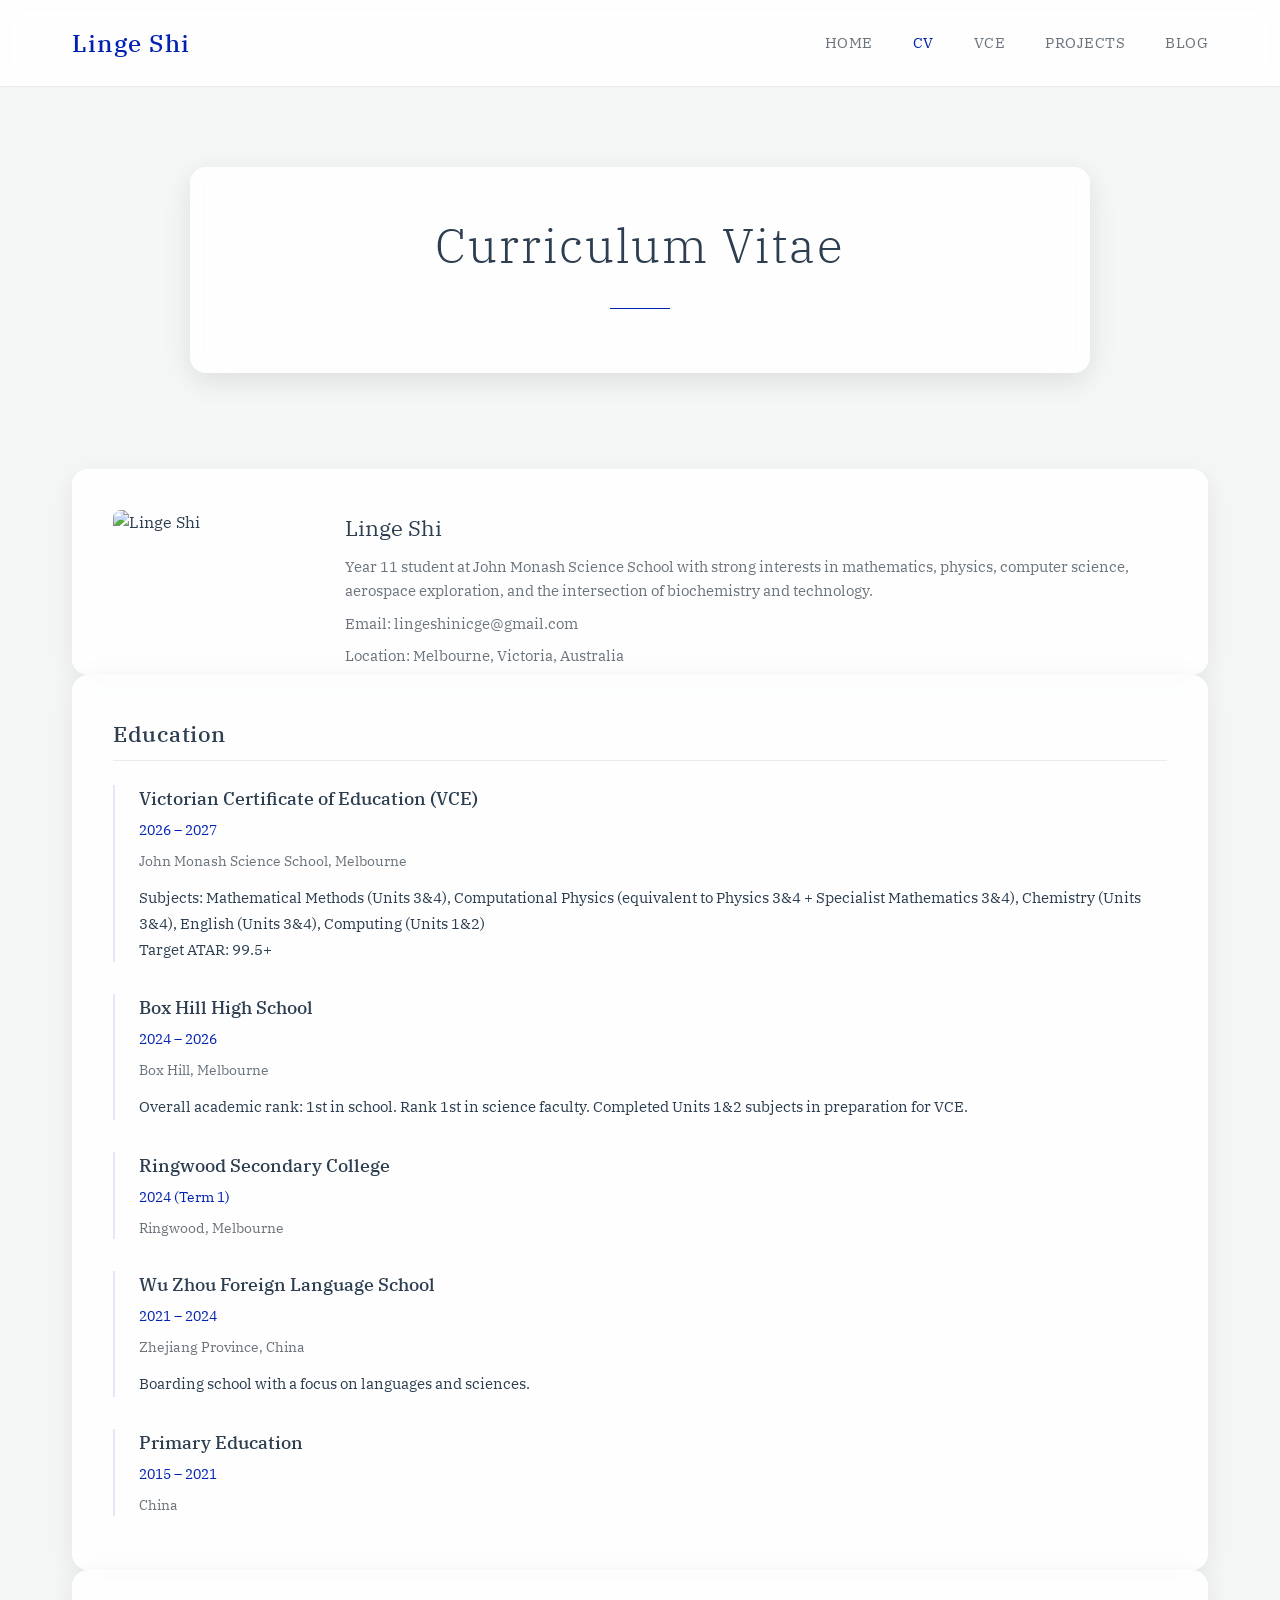
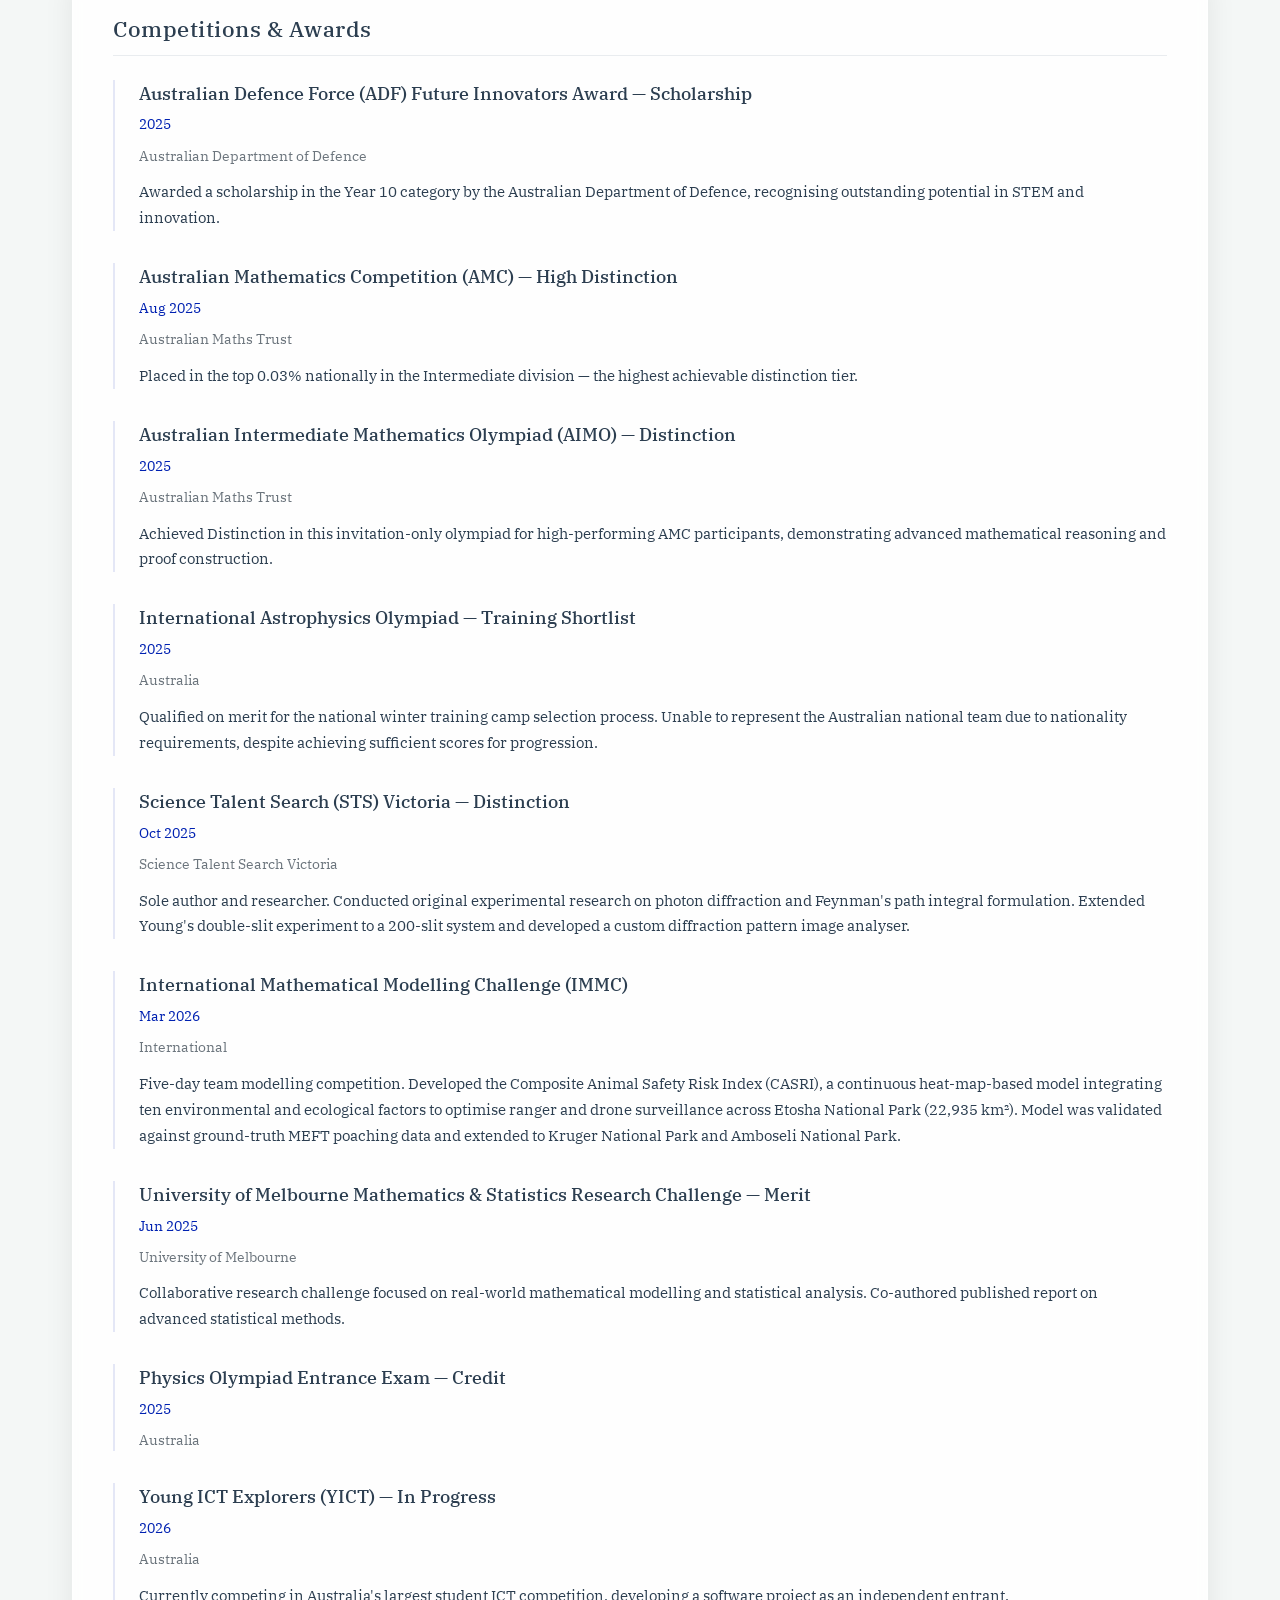
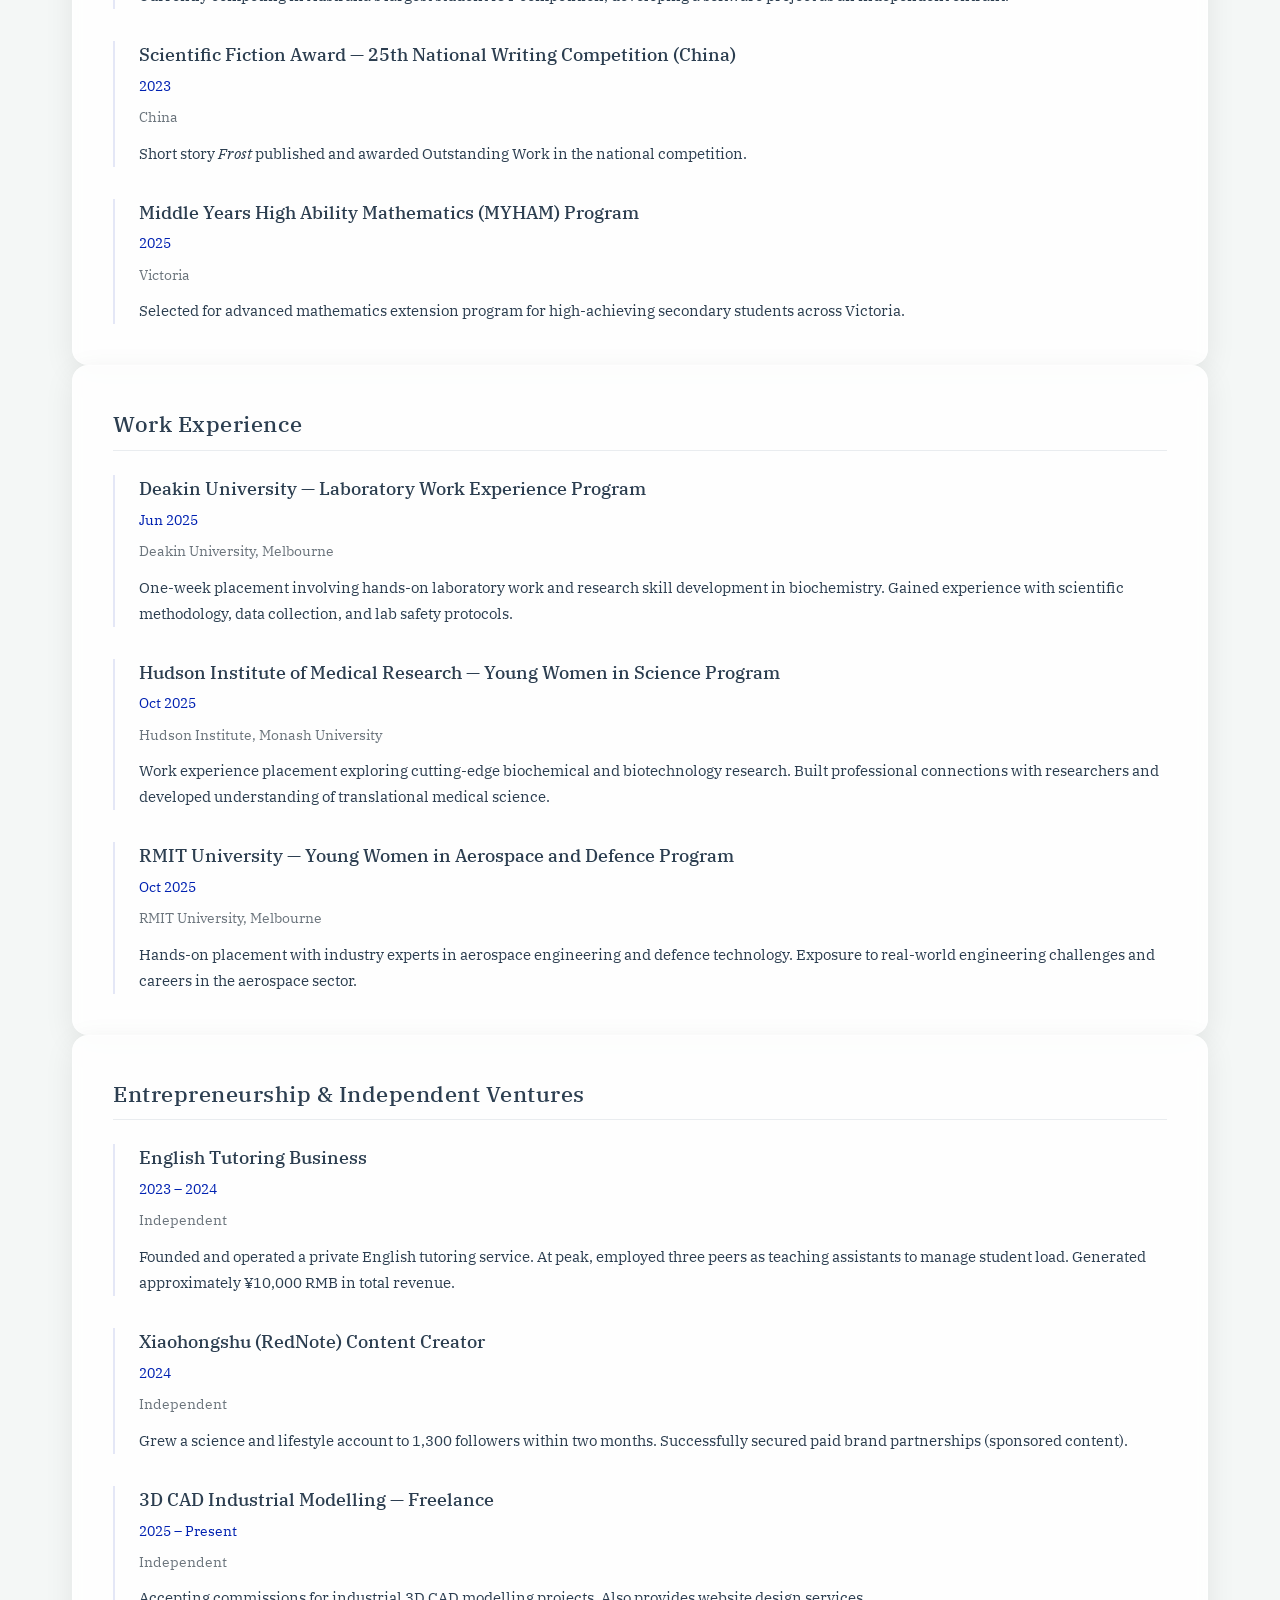
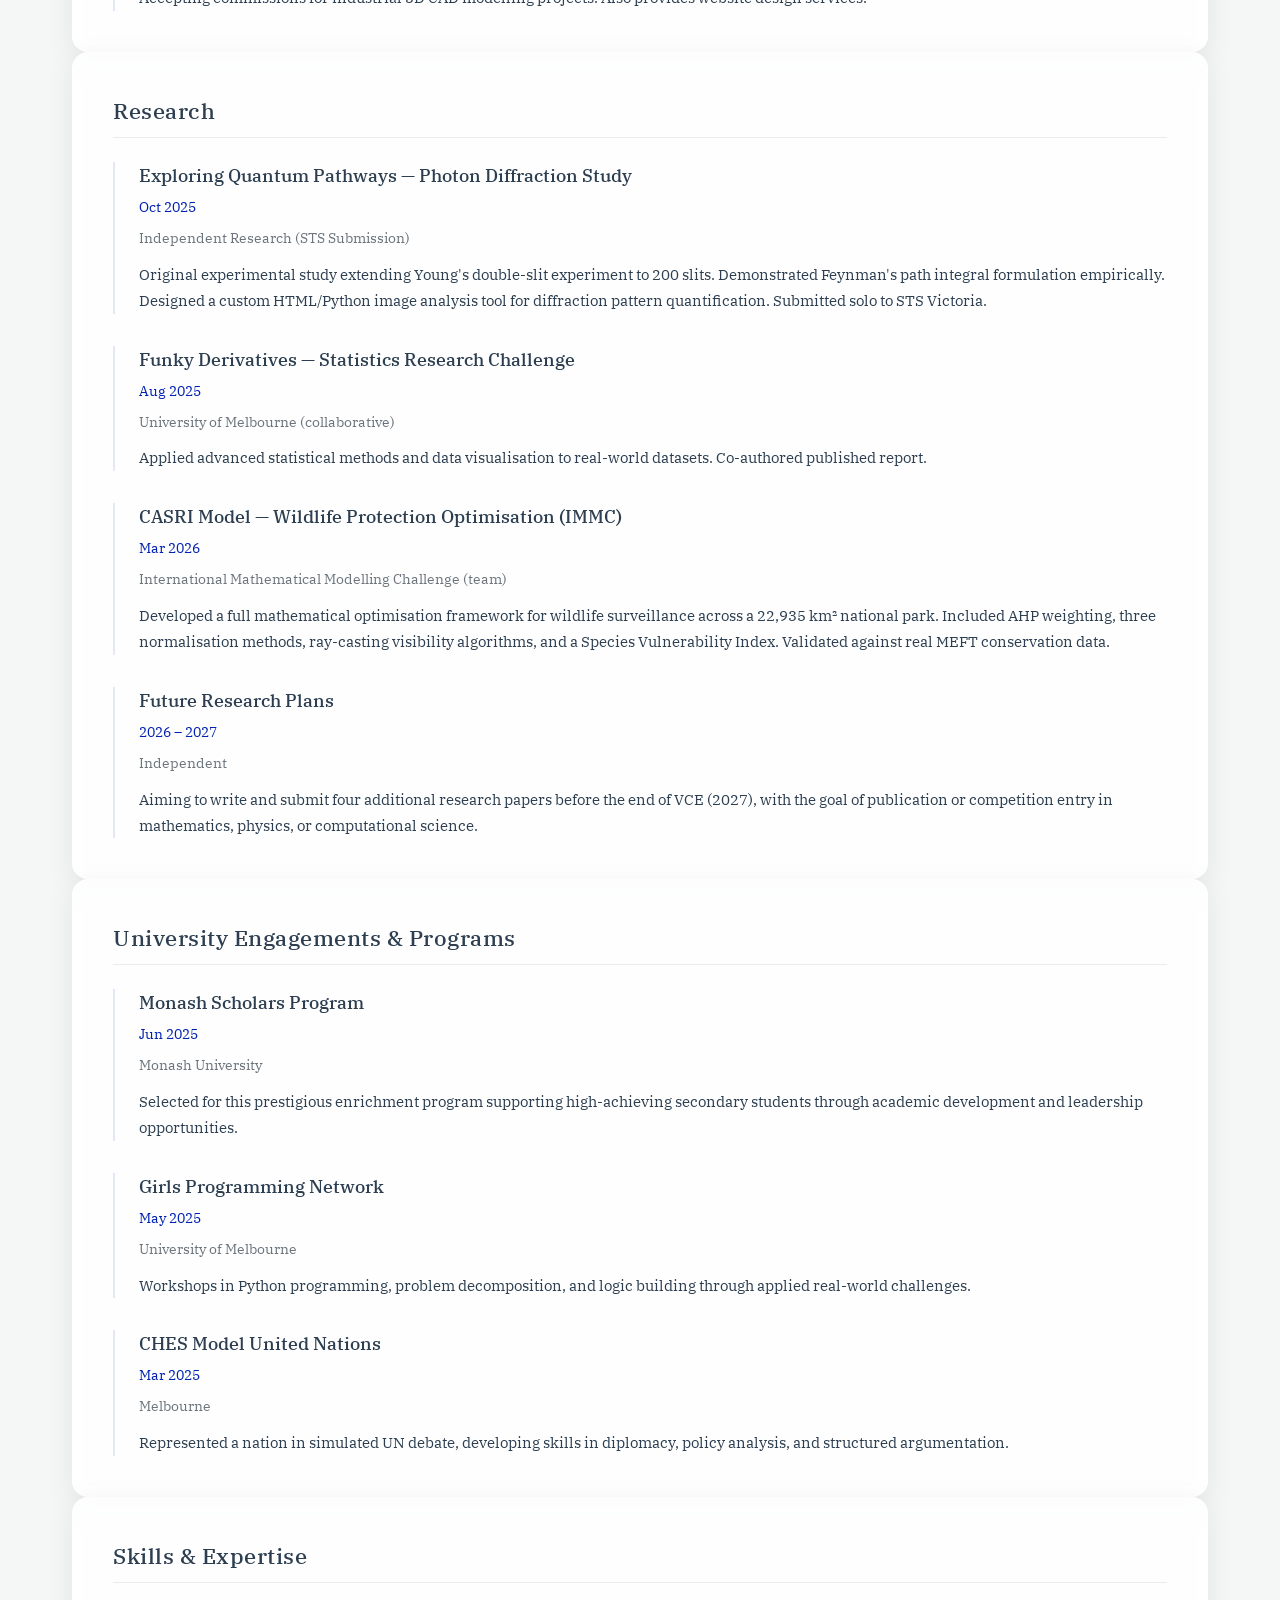
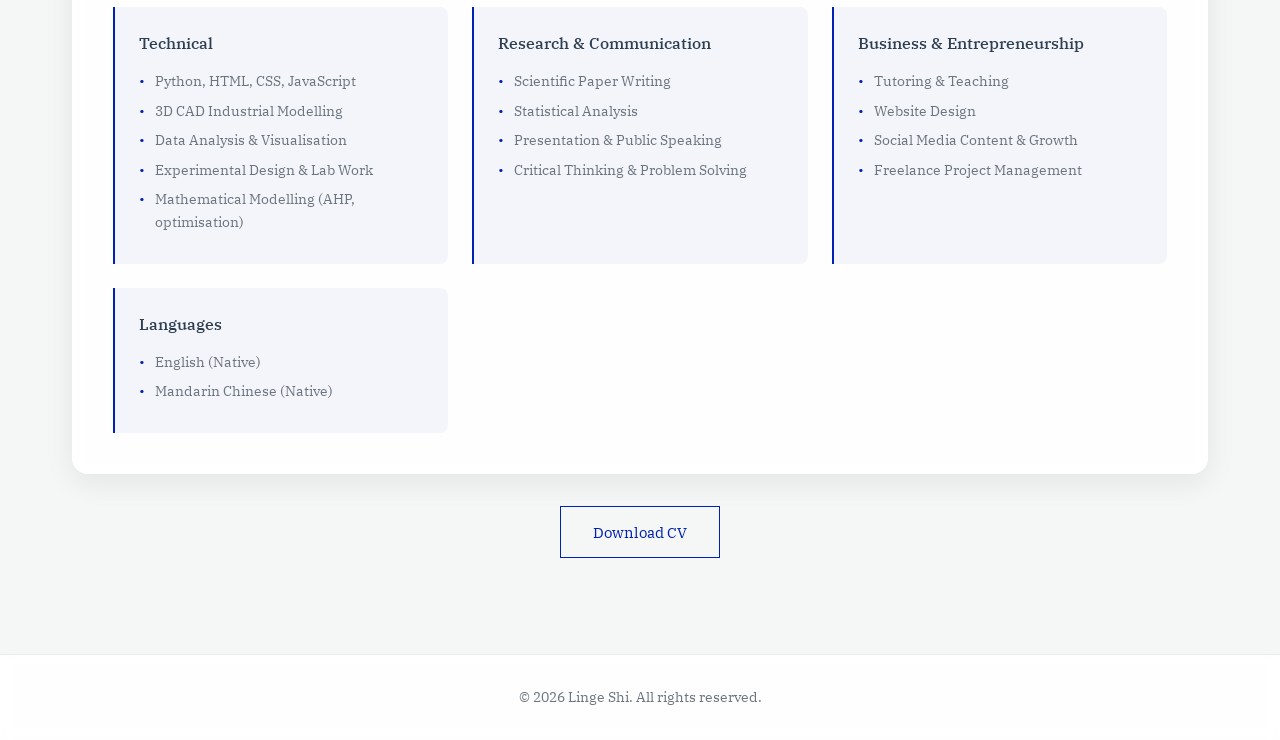
==== CV.html @ 181ffa5c "Add files via upload" ====
<!DOCTYPE html>
<html lang="en">
<head>
  <link rel="icon" type="image/png" href="images/nub-nub-cat.png">
  <meta charset="UTF-8" />
  <meta name="viewport" content="width=device-width, initial-scale=1" />
  <title>Linge Shi — CV</title>
  <link href="https://fonts.googleapis.com/css2?family=IBM+Plex+Serif:wght@300;400;500;600&display=swap" rel="stylesheet" />
  <link rel="stylesheet" href="style.css" />
</head>
<body>
  <div class="bg-pattern"></div>
  <nav>
    <div class="nav-content">
      <a href="index.html" class="logo">Linge Shi</a>
      <ul class="nav-links">
        <li><a href="index.html">Home</a></li>
        <li><a href="CV.html" class="active">CV</a></li>
        <li><a href="VCE.html">VCE</a></li>
        <li><a href="Projects.html">Projects</a></li>
        <li><a href="Blog.html">Blog</a></li>
      </ul>
    </div>
  </nav>

  <div class="hero">
    <h1>Curriculum Vitae</h1>
    <div class="page-divider"></div>
  </div>

  <main>

    <!-- Profile -->
    <section class="content-box profile-section">
      <div class="profile-image">
        <img src="images/prof.jpg" width="200" height="200" alt="Linge Shi" style="width:200px;height:200px;object-fit:cover;border-radius:8px;" />
      </div>
      <div class="profile-info">
        <h2>Linge Shi</h2>
        <p>Year 11 student at John Monash Science School with strong interests in mathematics, physics, computer science, aerospace exploration, and the intersection of biochemistry and technology.</p>
        <p>Email: lingeshinicge@gmail.com</p>
        <p>Location: Melbourne, Victoria, Australia</p>
      </div>
    </section>

    <!-- Education -->
    <section class="content-box cv-section">
      <h2>Education</h2>

      <div class="cv-entry">
        <h3>Victorian Certificate of Education (VCE)</h3>
        <div class="date">2026 – 2027</div>
        <div class="location">John Monash Science School, Melbourne</div>
        <p>Subjects: Mathematical Methods (Units 3&4), Computational Physics (equivalent to Physics 3&4 + Specialist Mathematics 3&4), Chemistry (Units 3&4), English (Units 3&4), Computing (Units 1&2)</p>
        <p>Target ATAR: 99.5+</p>
      </div>

      <div class="cv-entry">
        <h3>Box Hill High School</h3>
        <div class="date">2024 – 2026</div>
        <div class="location">Box Hill, Melbourne</div>
        <p>Overall academic rank: 1st in school. Rank 1st in science faculty. Completed Units 1&2 subjects in preparation for VCE.</p>
      </div>

      <div class="cv-entry">
        <h3>Ringwood Secondary College</h3>
        <div class="date">2024 (Term 1)</div>
        <div class="location">Ringwood, Melbourne</div>
      </div>

      <div class="cv-entry">
        <h3>Wu Zhou Foreign Language School</h3>
        <div class="date">2021 – 2024</div>
        <div class="location">Zhejiang Province, China</div>
        <p>Boarding school with a focus on languages and sciences.</p>
      </div>

      <div class="cv-entry">
        <h3>Primary Education</h3>
        <div class="date">2015 – 2021</div>
        <div class="location">China</div>
      </div>
    </section>

    <!-- Competitions & Awards -->
    <section class="content-box cv-section">
      <h2>Competitions &amp; Awards</h2>

      <div class="cv-entry">
        <h3>Australian Defence Force (ADF) Future Innovators Award — Scholarship</h3>
        <div class="date">2025</div>
        <div class="location">Australian Department of Defence</div>
        <p>Awarded a scholarship in the Year 10 category by the Australian Department of Defence, recognising outstanding potential in STEM and innovation.</p>
      </div>

      <div class="cv-entry">
        <h3>Australian Mathematics Competition (AMC) — High Distinction</h3>
        <div class="date">Aug 2025</div>
        <div class="location">Australian Maths Trust</div>
        <p>Placed in the top 0.03% nationally in the Intermediate division — the highest achievable distinction tier.</p>
      </div>

      <div class="cv-entry">
        <h3>Australian Intermediate Mathematics Olympiad (AIMO) — Distinction</h3>
        <div class="date">2025</div>
        <div class="location">Australian Maths Trust</div>
        <p>Achieved Distinction in this invitation-only olympiad for high-performing AMC participants, demonstrating advanced mathematical reasoning and proof construction.</p>
      </div>

      <div class="cv-entry">
        <h3>International Astrophysics Olympiad — Training Shortlist</h3>
        <div class="date">2025</div>
        <div class="location">Australia</div>
        <p>Qualified on merit for the national winter training camp selection process. Unable to represent the Australian national team due to nationality requirements, despite achieving sufficient scores for progression.</p>
      </div>

      <div class="cv-entry">
        <h3>Science Talent Search (STS) Victoria — Distinction</h3>
        <div class="date">Oct 2025</div>
        <div class="location">Science Talent Search Victoria</div>
        <p>Sole author and researcher. Conducted original experimental research on photon diffraction and Feynman's path integral formulation. Extended Young's double-slit experiment to a 200-slit system and developed a custom diffraction pattern image analyser.</p>
      </div>

      <div class="cv-entry">
        <h3>International Mathematical Modelling Challenge (IMMC)</h3>
        <div class="date">Mar 2026</div>
        <div class="location">International</div>
        <p>Five-day team modelling competition. Developed the Composite Animal Safety Risk Index (CASRI), a continuous heat-map-based model integrating ten environmental and ecological factors to optimise ranger and drone surveillance across Etosha National Park (22,935 km²). Model was validated against ground-truth MEFT poaching data and extended to Kruger National Park and Amboseli National Park.</p>
      </div>

      <div class="cv-entry">
        <h3>University of Melbourne Mathematics &amp; Statistics Research Challenge — Merit</h3>
        <div class="date">Jun 2025</div>
        <div class="location">University of Melbourne</div>
        <p>Collaborative research challenge focused on real-world mathematical modelling and statistical analysis. Co-authored published report on advanced statistical methods.</p>
      </div>

      <div class="cv-entry">
        <h3>Physics Olympiad Entrance Exam — Credit</h3>
        <div class="date">2025</div>
        <div class="location">Australia</div>
      </div>

      <div class="cv-entry">
        <h3>Young ICT Explorers (YICT) — In Progress</h3>
        <div class="date">2026</div>
        <div class="location">Australia</div>
        <p>Currently competing in Australia's largest student ICT competition, developing a software project as an independent entrant.</p>
      </div>

      <div class="cv-entry">
        <h3>Scientific Fiction Award — 25th National Writing Competition (China)</h3>
        <div class="date">2023</div>
        <div class="location">China</div>
        <p>Short story <em>Frost</em> published and awarded Outstanding Work in the national competition.</p>
      </div>

      <div class="cv-entry">
        <h3>Middle Years High Ability Mathematics (MYHAM) Program</h3>
        <div class="date">2025</div>
        <div class="location">Victoria</div>
        <p>Selected for advanced mathematics extension program for high-achieving secondary students across Victoria.</p>
      </div>
    </section>

    <!-- Work Experience -->
    <section class="content-box cv-section">
      <h2>Work Experience</h2>

      <div class="cv-entry">
        <h3>Deakin University — Laboratory Work Experience Program</h3>
        <div class="date">Jun 2025</div>
        <div class="location">Deakin University, Melbourne</div>
        <p>One-week placement involving hands-on laboratory work and research skill development in biochemistry. Gained experience with scientific methodology, data collection, and lab safety protocols.</p>
      </div>

      <div class="cv-entry">
        <h3>Hudson Institute of Medical Research — Young Women in Science Program</h3>
        <div class="date">Oct 2025</div>
        <div class="location">Hudson Institute, Monash University</div>
        <p>Work experience placement exploring cutting-edge biochemical and biotechnology research. Built professional connections with researchers and developed understanding of translational medical science.</p>
      </div>

      <div class="cv-entry">
        <h3>RMIT University — Young Women in Aerospace and Defence Program</h3>
        <div class="date">Oct 2025</div>
        <div class="location">RMIT University, Melbourne</div>
        <p>Hands-on placement with industry experts in aerospace engineering and defence technology. Exposure to real-world engineering challenges and careers in the aerospace sector.</p>
      </div>
    </section>

    <!-- Entrepreneurship -->
    <section class="content-box cv-section">
      <h2>Entrepreneurship &amp; Independent Ventures</h2>

      <div class="cv-entry">
        <h3>English Tutoring Business</h3>
        <div class="date">2023 – 2024</div>
        <div class="location">Independent</div>
        <p>Founded and operated a private English tutoring service. At peak, employed three peers as teaching assistants to manage student load. Generated approximately ¥10,000 RMB in total revenue.</p>
      </div>

      <div class="cv-entry">
        <h3>Xiaohongshu (RedNote) Content Creator</h3>
        <div class="date">2024</div>
        <div class="location">Independent</div>
        <p>Grew a science and lifestyle account to 1,300 followers within two months. Successfully secured paid brand partnerships (sponsored content).</p>
      </div>

      <div class="cv-entry">
        <h3>3D CAD Industrial Modelling — Freelance</h3>
        <div class="date">2025 – Present</div>
        <div class="location">Independent</div>
        <p>Accepting commissions for industrial 3D CAD modelling projects. Also provides website design services.</p>
      </div>
    </section>

    <!-- Research -->
    <section class="content-box cv-section">
      <h2>Research</h2>

      <div class="cv-entry">
        <h3>Exploring Quantum Pathways — Photon Diffraction Study</h3>
        <div class="date">Oct 2025</div>
        <div class="location">Independent Research (STS Submission)</div>
        <p>Original experimental study extending Young's double-slit experiment to 200 slits. Demonstrated Feynman's path integral formulation empirically. Designed a custom HTML/Python image analysis tool for diffraction pattern quantification. Submitted solo to STS Victoria.</p>
      </div>

      <div class="cv-entry">
        <h3>Funky Derivatives — Statistics Research Challenge</h3>
        <div class="date">Aug 2025</div>
        <div class="location">University of Melbourne (collaborative)</div>
        <p>Applied advanced statistical methods and data visualisation to real-world datasets. Co-authored published report.</p>
      </div>

      <div class="cv-entry">
        <h3>CASRI Model — Wildlife Protection Optimisation (IMMC)</h3>
        <div class="date">Mar 2026</div>
        <div class="location">International Mathematical Modelling Challenge (team)</div>
        <p>Developed a full mathematical optimisation framework for wildlife surveillance across a 22,935 km² national park. Included AHP weighting, three normalisation methods, ray-casting visibility algorithms, and a Species Vulnerability Index. Validated against real MEFT conservation data.</p>
      </div>

      <div class="cv-entry">
        <h3>Future Research Plans</h3>
        <div class="date">2026 – 2027</div>
        <div class="location">Independent</div>
        <p>Aiming to write and submit four additional research papers before the end of VCE (2027), with the goal of publication or competition entry in mathematics, physics, or computational science.</p>
      </div>
    </section>

    <!-- University Engagements -->
    <section class="content-box cv-section">
      <h2>University Engagements &amp; Programs</h2>

      <div class="cv-entry">
        <h3>Monash Scholars Program</h3>
        <div class="date">Jun 2025</div>
        <div class="location">Monash University</div>
        <p>Selected for this prestigious enrichment program supporting high-achieving secondary students through academic development and leadership opportunities.</p>
      </div>

      <div class="cv-entry">
        <h3>Girls Programming Network</h3>
        <div class="date">May 2025</div>
        <div class="location">University of Melbourne</div>
        <p>Workshops in Python programming, problem decomposition, and logic building through applied real-world challenges.</p>
      </div>

      <div class="cv-entry">
        <h3>CHES Model United Nations</h3>
        <div class="date">Mar 2025</div>
        <div class="location">Melbourne</div>
        <p>Represented a nation in simulated UN debate, developing skills in diplomacy, policy analysis, and structured argumentation.</p>
      </div>
    </section>

    <!-- Skills -->
    <section class="content-box cv-section">
      <h2>Skills &amp; Expertise</h2>
      <div class="skills-grid">
        <div class="skill-category">
          <h3>Technical</h3>
          <ul>
            <li>Python, HTML, CSS, JavaScript</li>
            <li>3D CAD Industrial Modelling</li>
            <li>Data Analysis &amp; Visualisation</li>
            <li>Experimental Design &amp; Lab Work</li>
            <li>Mathematical Modelling (AHP, optimisation)</li>
          </ul>
        </div>
        <div class="skill-category">
          <h3>Research &amp; Communication</h3>
          <ul>
            <li>Scientific Paper Writing</li>
            <li>Statistical Analysis</li>
            <li>Presentation &amp; Public Speaking</li>
            <li>Critical Thinking &amp; Problem Solving</li>
          </ul>
        </div>
        <div class="skill-category">
          <h3>Business &amp; Entrepreneurship</h3>
          <ul>
            <li>Tutoring &amp; Teaching</li>
            <li>Website Design</li>
            <li>Social Media Content &amp; Growth</li>
            <li>Freelance Project Management</li>
          </ul>
        </div>
        <div class="skill-category">
          <h3>Languages</h3>
          <ul>
            <li>English (Native)</li>
            <li>Mandarin Chinese (Native)</li>
          </ul>
        </div>
      </div>
    </section>

    <div class="download-section">
      <a href="Linge Shi.pdf" class="download-btn" download="Linge_Shi_CV.pdf">Download CV</a>
    </div>

  </main>

  <footer>
    <p>&copy; 2026 Linge Shi. All rights reserved.</p>
  </footer>
</body>
</html>
---- style.css ----
:root {
  --primary-blue: rgba(0, 33, 177, 1);
  --light-blue: rgba(0, 33, 177, 0.1);
  --dark-grey: #2c3e50;
  --light-grey: #f8f9fa;
  --border-grey: #e9ecef;
  --white: #ffffff;
  --black: #1a1a1a;
  --text-primary: #2c3e50;
  --text-secondary: #6c757d;
  --glass-bg: rgba(255, 255, 255, 0.88);
}

* {
  margin: 0;
  padding: 0;
  box-sizing: border-box;
}

body {
  font-family: 'IBM Plex Serif', 'American Typewriter', serif;
  color: var(--text-primary);
  line-height: 1.6;
  background-image: url('images/sharky.jpg');
  background-attachment: fixed;
  background-repeat: repeat;
  background-color: #f4f7f6;
}

/* ─── Background pattern overlay ─── */
.bg-pattern {
  position: fixed;
  inset: 0;
  z-index: 0;
  pointer-events: none;
}

/* ─── Glassmorphism utility ─── */
.glass-card {
  background: var(--glass-bg);
  backdrop-filter: blur(8px);
  -webkit-backdrop-filter: blur(8px);
  border: 1px solid rgba(255, 255, 255, 0.35);
  box-shadow: 0 8px 32px rgba(31, 38, 135, 0.07);
  border-radius: 8px;
}

/* ─── Navigation ─── */
nav {
  background: var(--glass-bg);
  backdrop-filter: blur(10px);
  -webkit-backdrop-filter: blur(10px);
  border-bottom: 1px solid var(--border-grey);
  padding: 1.5rem 0;
  position: sticky;
  top: 0;
  z-index: 100;
}

.nav-content {
  max-width: 1200px;
  margin: 0 auto;
  padding: 0 2rem;
  display: flex;
  justify-content: space-between;
  align-items: center;
}

.logo {
  font-size: 1.5rem;
  font-weight: 500;
  color: var(--primary-blue);
  text-decoration: none;
  letter-spacing: 1px;
}

.nav-links {
  list-style: none;
  display: flex;
  gap: 2.5rem;
}

.nav-links a {
  color: var(--text-secondary);
  text-decoration: none;
  font-weight: 400;
  font-size: 0.95rem;
  letter-spacing: 0.5px;
  text-transform: uppercase;
}

.nav-links a:hover,
.nav-links a.active {
  color: var(--primary-blue);
}

/* ─── Main wrapper ─── */
main {
  max-width: 1200px;
  margin: 0 auto;
  padding: 2rem;
  position: relative;
  z-index: 1;
}

/* ─── Hero ─── */
.hero {
  max-width: 900px;
  margin: 5rem auto 4rem;
  padding: 2.5rem 2rem;
  text-align: center;
  background: var(--glass-bg);
  backdrop-filter: blur(8px);
  -webkit-backdrop-filter: blur(8px);
  border-radius: 16px;
  box-shadow: 0 8px 30px rgba(0, 0, 0, 0.1);
  position: relative;
  z-index: 1;
}

.hero h1 {
  font-size: 3rem;
  font-weight: 300;
  color: var(--text-primary);
  margin-bottom: 1rem;
  letter-spacing: 2px;
}

.hero .subtitle {
  font-size: 1.1rem;
  color: var(--text-secondary);
  font-weight: 300;
  letter-spacing: 0.5px;
}

.hero-divider {
  width: 100px;
  height: 2px;
  background: linear-gradient(90deg, transparent, var(--primary-blue), transparent);
  margin: 2rem auto;
  position: relative;
}

.hero-divider::after {
  content: '⚛';
  position: absolute;
  top: -12px;
  left: 50%;
  transform: translateX(-50%);
  background: var(--glass-bg);
  padding: 0 10px;
  color: var(--primary-blue);
  font-size: 1.2rem;
}

.hero-links {
  margin-top: 2rem;
  display: flex;
  justify-content: center;
  gap: 1rem;
}

.hero-links .contact-link {
  padding: 0.5rem 1.5rem;
  font-size: 0.9rem;
  text-transform: uppercase;
  letter-spacing: 1px;
  transition: all 0.3s ease;
}

/* ─── Content Box ─── */
.content-box {
  background: var(--glass-bg);
  padding: 40px;
  margin: 0 0 2rem;
  border-radius: 16px;
  box-shadow: 0 8px 30px rgba(0, 0, 0, 0.08);
  backdrop-filter: blur(6px);
  -webkit-backdrop-filter: blur(6px);
  border: 1px solid rgba(255, 255, 255, 0.4);
}

/* ─── Page Header ─── */
.page-header {
  max-width: 1200px;
  margin: 3rem auto 2rem;
  padding: 0 2rem;
  text-align: center;
  position: relative;
  z-index: 1;
}

.page-header h1 {
  font-size: 2.5rem;
  font-weight: 300;
  color: var(--text-primary);
  margin-bottom: 0.5rem;
  letter-spacing: 2px;
}

.page-header p {
  font-size: 1.1rem;
  color: var(--text-secondary);
  font-weight: 300;
  max-width: 500px;
  margin: 0.5rem auto 0;
  line-height: 1.6;
}

.page-divider {
  width: 60px;
  height: 1px;
  background: var(--primary-blue);
  margin: 1.5rem auto;
}

/* ─── About Section ─── */
.about-section {
  max-width: 1000px;
  margin: 0 auto 4rem;
  padding: 2rem;
  background: var(--glass-bg);
  backdrop-filter: blur(6px);
  -webkit-backdrop-filter: blur(6px);
  border-radius: 12px;
  border: 1px solid rgba(255, 255, 255, 0.4);
}

.about-section h2 {
  font-size: 1.6rem;
  font-weight: 400;
  color: var(--text-primary);
  margin-bottom: 1.5rem;
  letter-spacing: 1px;
  border-bottom: 1px solid var(--border-grey);
  padding-bottom: 0.5rem;
}

.about-section p {
  font-size: 1rem;
  color: var(--text-primary);
  margin-bottom: 1rem;
  line-height: 1.8;
}

/* ─── Cards / Section Grid ─── */
.section-grid {
  display: grid;
  grid-template-columns: repeat(auto-fit, minmax(280px, 1fr));
  gap: 2rem;
  margin-bottom: 4rem;
}

.card {
  background: var(--glass-bg);
  backdrop-filter: blur(6px);
  -webkit-backdrop-filter: blur(6px);
  border: 1px solid rgba(255, 255, 255, 0.4);
  padding: 2rem;
  border-radius: 10px;
  box-shadow: 0 4px 16px rgba(0, 0, 0, 0.07);
  transition: transform 0.4s cubic-bezier(0.175, 0.885, 0.32, 1.275), box-shadow 0.3s ease;
}

.card:hover {
  border-color: var(--primary-blue);
  transform: scale(1.03);
  background: rgba(255, 255, 255, 0.97);
  box-shadow: 0 8px 28px rgba(0, 33, 177, 0.12);
}

.card h3 {
  font-size: 1.2rem;
  font-weight: 500;
  color: var(--text-primary);
  margin-bottom: 1rem;
  letter-spacing: 0.5px;
}

.card p {
  color: var(--text-secondary);
  font-size: 0.95rem;
  margin-bottom: 1.5rem;
}

.card-link {
  color: var(--primary-blue);
  text-decoration: none;
  font-weight: 400;
  font-size: 0.9rem;
  letter-spacing: 0.5px;
}

.card-link:hover {
  text-decoration: underline;
}

/* ─── Read More Button ─── */
.read-more-btn {
  background-color: var(--primary-blue);
  color: var(--white);
  border: none;
  padding: 0.6rem 1.2rem;
  border-radius: 4px;
  font-size: 0.9rem;
  font-weight: 500;
  cursor: pointer;
  transition: all 0.2s ease;
  text-decoration: none;
  display: inline-block;
  font-family: 'IBM Plex Serif', serif;
}

.read-more-btn:hover {
  background-color: var(--dark-grey);
  transform: translateY(-1px);
}

/* ─── Project Popup Overlay ─── */
.popup-overlay {
  display: none;
  position: fixed;
  top: 0;
  left: 0;
  width: 100%;
  height: 100%;
  background-color: rgba(0, 0, 0, 0.8);
  z-index: 1000;
  align-items: center;
  justify-content: center;
  padding: 2rem;
}

.popup-content {
  background-color: var(--white);
  border-radius: 12px;
  max-width: 900px;
  max-height: 90vh;
  width: 100%;
  position: relative;
  overflow-y: auto;
  box-shadow: 0 20px 60px rgba(0, 0, 0, 0.3);
}

.popup-close {
  position: fixed;
  top: 1.5rem;
  right: 2rem;
  font-size: 2rem;
  color: var(--text-secondary);
  cursor: pointer;
  z-index: 1002;
  width: 40px;
  height: 40px;
  display: flex;
  align-items: center;
  justify-content: center;
  border-radius: 50%;
  background-color: rgba(255, 255, 255, 0.9);
  backdrop-filter: blur(10px);
  border: 1px solid var(--border-grey);
  transition: all 0.2s ease;
}

.popup-close:hover {
  background-color: var(--light-grey);
  color: var(--text-primary);
}

#popup-project-content,
#popup-blog-content {
  padding: 2rem;
}

.popup-project-header,
.popup-blog-header {
  margin-bottom: 2rem;
  padding-bottom: 1.5rem;
  border-bottom: 1px solid var(--border-grey);
}

.popup-project-category,
.popup-blog-category {
  font-size: 0.85rem;
  color: var(--primary-blue);
  text-transform: uppercase;
  letter-spacing: 1px;
  margin-bottom: 0.5rem;
  font-weight: 500;
}

.popup-project-header h1,
.popup-blog-header h1 {
  font-size: 2.2rem;
  font-weight: 400;
  color: var(--text-primary);
  margin-bottom: 1rem;
  line-height: 1.2;
}

.popup-project-meta,
.popup-blog-meta {
  display: flex;
  gap: 1.5rem;
  font-size: 0.9rem;
  color: var(--text-secondary);
  margin-bottom: 0.5rem;
}

.popup-project-meta span,
.popup-blog-meta span {
  display: flex;
  align-items: center;
  gap: 0.3rem;
}

.popup-project-image,
.popup-blog-image {
  margin-bottom: 2rem;
  border-radius: 8px;
  overflow: hidden;
  box-shadow: 0 4px 12px rgba(0, 0, 0, 0.1);
}

.popup-project-image img,
.popup-blog-image img {
  width: 100%;
  height: auto;
  max-height: 400px;
  object-fit: cover;
}

.popup-project-content,
.popup-blog-content {
  line-height: 1.7;
}

.popup-section {
  margin-bottom: 2.5rem;
}

.popup-section h2,
.popup-blog-content h2 {
  font-size: 1.4rem;
  font-weight: 500;
  color: var(--text-primary);
  margin-bottom: 1rem;
  padding-bottom: 0.5rem;
  border-bottom: 2px solid var(--light-blue);
}

.popup-section p,
.popup-blog-content p {
  color: var(--text-primary);
  margin-bottom: 1rem;
}

.popup-section ul,
.popup-blog-content ul {
  margin-left: 1.5rem;
  margin-bottom: 1rem;
}

.popup-section li,
.popup-blog-content li {
  color: var(--text-primary);
  margin-bottom: 0.5rem;
}

.popup-project-links {
  display: flex;
  gap: 1rem;
  flex-wrap: wrap;
  margin-top: 1.5rem;
}

.popup-project-link {
  color: var(--primary-blue);
  text-decoration: none;
  font-size: 0.9rem;
  padding: 0.6rem 1.2rem;
  border: 1px solid var(--primary-blue);
  border-radius: 4px;
  transition: all 0.2s ease;
  font-weight: 500;
}

.popup-project-link:hover {
  background-color: var(--primary-blue);
  color: var(--white);
}

.popup-blog-tags {
  display: flex;
  gap: 0.5rem;
  flex-wrap: wrap;
  margin-top: 0.5rem;
}

.popup-blog-tags .tag {
  background-color: var(--light-blue);
  color: var(--primary-blue);
  padding: 0.25rem 0.5rem;
  border-radius: 4px;
  font-size: 0.8rem;
  font-weight: 500;
}

/* ─── Blog Page ─── */
.blog-list {
  display: grid;
  grid-template-columns: repeat(auto-fit, minmax(350px, 1fr));
  gap: 2rem;
  margin-bottom: 4rem;
}

.blog-post {
  background: var(--glass-bg);
  backdrop-filter: blur(6px);
  -webkit-backdrop-filter: blur(6px);
  border: 1px solid rgba(255, 255, 255, 0.4);
  border-radius: 10px;
  overflow: hidden;
  box-shadow: 0 4px 16px rgba(0, 0, 0, 0.07);
  transition: transform 0.3s ease, box-shadow 0.3s ease;
}

.blog-post:hover {
  transform: translateY(-3px);
  box-shadow: 0 8px 28px rgba(129, 149, 240, 0.759);
  border-color: var(--primary-blue);
}

.blog-image {
  width: 100%;
  height: 250px;
  background-color: var(--light-grey);
  border-bottom: 1px solid var(--border-grey);
  overflow: hidden;
}

.blog-image img {
  width: 100%;
  height: 100%;
  object-fit: cover;
}

.blog-header {
  padding: 1.5rem 1.5rem 0;
}

.blog-meta {
  display: flex;
  gap: 1.5rem;
  font-size: 0.85rem;
  color: var(--text-secondary);
  margin-bottom: 1rem;
  padding-top: 1rem;
  border-top: 1px solid var(--border-grey);
}

.blog-category {
  font-size: 0.8rem;
  color: var(--primary-blue);
  text-transform: uppercase;
  letter-spacing: 1px;
  margin-bottom: 0.5rem;
}

.blog-title {
  font-size: 1.3rem;
  font-weight: 500;
  color: var(--text-primary);
  margin-bottom: 1rem;
  line-height: 1.3;
}

.blog-excerpt {
  color: var(--text-secondary);
  font-size: 0.95rem;
  line-height: 1.7;
  margin: 0 1.5rem 1rem;
}

.blog-footer {
  display: flex;
  gap: 1rem;
  flex-wrap: wrap;
  align-items: center;
  padding: 0 1.5rem 1.5rem;
  justify-content: space-between;
}

.blog-tags {
  display: flex;
  gap: 0.5rem;
  flex-wrap: wrap;
  margin: 0 1.5rem 1rem;
}

.blog-tags .tag {
  background: var(--light-grey);
  color: var(--text-secondary);
  padding: 0.3rem 0.6rem;
  border-radius: 4px;
  font-size: 0.75rem;
  border: 1px solid var(--border-grey);
}

/* ─── Categories Filter ─── */
.categories-filter {
  display: flex;
  gap: 1rem;
  flex-wrap: wrap;
  justify-content: center;
  margin-bottom: 2.5rem;
}

.category-tag {
  background: var(--glass-bg);
  color: var(--text-secondary);
  padding: 0.7rem 1.2rem;
  border-radius: 25px;
  text-decoration: none;
  font-size: 0.9rem;
  font-weight: 400;
  border: 1px solid var(--border-grey);
  transition: all 0.3s ease;
  letter-spacing: 0.5px;
}

.category-tag:hover {
  background: var(--light-blue);
  color: var(--primary-blue);
  border-color: var(--primary-blue);
}

.category-tag.active {
  background: var(--primary-blue);
  color: var(--white);
  border-color: var(--primary-blue);
}

/* ─── Contact Section ─── */
.contact-section {
  max-width: 800px;
  margin: 4rem auto;
  padding: 2.5rem 2rem;
  text-align: center;
  background: var(--glass-bg);
  backdrop-filter: blur(6px);
  -webkit-backdrop-filter: blur(6px);
  border-radius: 12px;
  border: 1px solid rgba(255, 255, 255, 0.4);
  box-shadow: 0 4px 20px rgba(0, 0, 0, 0.08);
}

.contact-section h2 {
  font-size: 1.6rem;
  font-weight: 400;
  color: var(--text-primary);
  margin-bottom: 1rem;
  letter-spacing: 1px;
}

.contact-section p {
  color: var(--text-secondary);
  font-size: 0.95rem;
  margin-bottom: 2rem;
}

.contact-links {
  display: flex;
  justify-content: center;
  gap: 1.5rem;
  flex-wrap: wrap;
}

.contact-link {
  color: var(--primary-blue);
  text-decoration: none;
  font-weight: 400;
  padding: 0.8rem 2rem;
  border: 1px solid var(--primary-blue);
  transition: all 0.2s ease;
}

.contact-link:hover {
  background-color: var(--primary-blue);
  color: var(--white);
}

/* ─── CV Sections ─── */
.profile-section {
  display: grid;
  grid-template-columns: 200px 1fr;
  gap: 2rem;
  margin-bottom: 0;
  padding-bottom: 0;
  border-bottom: none;
  align-items: start;
}

.profile-info h2 {
  font-size: 1.4rem;
  font-weight: 400;
  color: var(--text-primary);
  margin-bottom: 0.5rem;
}

.profile-info p {
  color: var(--text-secondary);
  font-size: 0.95rem;
  margin-bottom: 0.5rem;
}

.cv-section {
  margin-bottom: 0;
}

.cv-section h2 {
  font-size: 1.4rem;
  font-weight: 500;
  color: var(--text-primary);
  margin-bottom: 1.5rem;
  padding-bottom: 0.5rem;
  border-bottom: 1px solid var(--border-grey);
  letter-spacing: 0.5px;
}

.cv-entry {
  margin-bottom: 2rem;
  padding-left: 1.5rem;
  border-left: 2px solid var(--light-blue);
}

.cv-entry:last-child {
  margin-bottom: 0;
}

.cv-entry h3 {
  font-size: 1.1rem;
  font-weight: 500;
  color: var(--text-primary);
  margin-bottom: 0.3rem;
}

.cv-entry .date {
  color: var(--primary-blue);
  font-size: 0.9rem;
  font-weight: 400;
  margin-bottom: 0.5rem;
}

.cv-entry .location {
  color: var(--text-secondary);
  font-size: 0.9rem;
  margin-bottom: 0.8rem;
}

.cv-entry p,
.cv-entry ul {
  color: var(--text-primary);
  font-size: 0.95rem;
  line-height: 1.7;
}

.cv-entry ul {
  list-style-position: inside;
  margin-top: 0.5rem;
}

.cv-entry li {
  margin-bottom: 0.3rem;
}

/* ─── Skills Grid ─── */
.skills-grid {
  display: grid;
  grid-template-columns: repeat(auto-fit, minmax(250px, 1fr));
  gap: 1.5rem;
}

.skill-category {
  padding: 1.5rem;
  background: rgba(0, 33, 177, 0.04);
  border-left: 2px solid var(--primary-blue);
  border-radius: 0 8px 8px 0;
}

.skill-category h3 {
  font-size: 1rem;
  font-weight: 500;
  color: var(--text-primary);
  margin-bottom: 0.8rem;
}

.skill-category ul {
  list-style: none;
}

.skill-category li {
  color: var(--text-secondary);
  font-size: 0.9rem;
  margin-bottom: 0.4rem;
  padding-left: 1rem;
  position: relative;
}

.skill-category li:before {
  content: "•";
  position: absolute;
  left: 0;
  color: var(--primary-blue);
}

/* ─── Download Button ─── */
.download-section {
  text-align: center;
  margin: 2rem 0 0;
}

.download-btn {
  display: inline-block;
  color: var(--primary-blue);
  text-decoration: none;
  font-weight: 400;
  padding: 0.8rem 2rem;
  border: 1px solid var(--primary-blue);
  font-size: 0.95rem;
  transition: all 0.2s ease;
}

.download-btn:hover {
  background-color: var(--primary-blue);
  color: var(--white);
}

/* ─── Project Grid ─── */
.projects-grid {
  display: grid;
  grid-template-columns: repeat(auto-fit, minmax(350px, 1fr));
  gap: 2rem;
  margin-bottom: 3rem;
}

.project-card {
  background: var(--glass-bg);
  backdrop-filter: blur(6px);
  -webkit-backdrop-filter: blur(6px);
  border: 1px solid rgba(255, 255, 255, 0.4);
  border-radius: 10px;
  overflow: hidden;
  box-shadow: 0 4px 16px rgba(0, 0, 0, 0.07);
  transition: transform 0.3s ease, box-shadow 0.3s ease, border-color 0.2s ease;
}

.project-card:hover {
  transform: translateY(-3px);
  box-shadow: 0 8px 28px rgba(0, 33, 177, 0.1);
  border-color: var(--primary-blue);
}

.project-image {
  width: 100%;
  height: 250px;
  background-color: var(--light-grey);
  border-bottom: 1px solid var(--border-grey);
  overflow: hidden;
}

.project-content {
  padding: 1.5rem;
}

.project-category {
  font-size: 0.8rem;
  color: var(--primary-blue);
  text-transform: uppercase;
  letter-spacing: 1px;
  margin-bottom: 0.5rem;
}

.project-card h3 {
  font-size: 1.3rem;
  font-weight: 500;
  color: var(--text-primary);
  margin-bottom: 1rem;
}

.project-card p {
  color: var(--text-secondary);
  font-size: 0.95rem;
  line-height: 1.7;
  margin-bottom: 1rem;
}

.project-meta {
  display: flex;
  gap: 1.5rem;
  font-size: 0.85rem;
  color: var(--text-secondary);
  margin-bottom: 1rem;
  padding-top: 1rem;
  border-top: 1px solid var(--border-grey);
}

.project-links {
  display: flex;
  gap: 0.75rem;
  flex-wrap: wrap;
  align-items: center;
}

/* ─── Featured Project ─── */
.featured-project {
  background: var(--glass-bg);
  backdrop-filter: blur(6px);
  -webkit-backdrop-filter: blur(6px);
  border: 1px solid rgba(255, 255, 255, 0.4);
  border-radius: 12px;
  margin-bottom: 3rem;
  display: grid;
  grid-template-columns: 1fr 1fr;
  overflow: hidden;
  box-shadow: 0 8px 30px rgba(0, 0, 0, 0.1);
  transition: box-shadow 0.3s ease, border-color 0.2s ease;
}

.featured-project:hover {
  box-shadow: 0 12px 40px rgba(0, 33, 177, 0.12);
}

.featured-image {
  width: 100%;
  height: 100%;
  min-height: 400px;
  background-color: var(--light-grey);
  overflow: hidden;
}

.featured-content {
  padding: 3rem;
  display: flex;
  flex-direction: column;
  justify-content: center;
}

.featured-content .project-category {
  font-size: 0.85rem;
  color: var(--primary-blue);
  text-transform: uppercase;
  letter-spacing: 1px;
  margin-bottom: 0.8rem;
}

.featured-content h2 {
  font-size: 2rem;
  font-weight: 400;
  color: var(--text-primary);
  margin-bottom: 1.5rem;
}

.featured-content p {
  color: var(--text-primary);
  font-size: 1rem;
  line-height: 1.8;
  margin-bottom: 1.5rem;
}

/* ─── Section Headers ─── */
.section-header {
  margin: 4rem 0 2rem;
  text-align: center;
}

.section-header h2 {
  font-size: 1.8rem;
  font-weight: 400;
  color: var(--text-primary);
  letter-spacing: 1px;
}

/* ─── VCE Stats ─── */
.stats-summary {
  display: grid;
  grid-template-columns: repeat(auto-fit, minmax(200px, 1fr));
  gap: 1.5rem;
  margin-bottom: 3rem;
}

.stat-card {
  background: var(--glass-bg);
  backdrop-filter: blur(6px);
  -webkit-backdrop-filter: blur(6px);
  padding: 1.5rem;
  text-align: center;
  border-left: 2px solid var(--primary-blue);
  border-radius: 0 8px 8px 0;
}

.stat-value {
  font-size: 2rem;
  font-weight: 300;
  color: var(--primary-blue);
  margin-bottom: 0.5rem;
}

.stat-label {
  font-size: 0.9rem;
  color: var(--text-secondary);
  letter-spacing: 0.5px;
}

/* ─── Subject Cards (VCE page) ─── */
.subject-card {
  background: var(--glass-bg);
  backdrop-filter: blur(6px);
  -webkit-backdrop-filter: blur(6px);
  border: 1px solid rgba(255, 255, 255, 0.4);
  border-radius: 10px;
  padding: 1.5rem;
  margin-bottom: 1.5rem;
  box-shadow: 0 4px 12px rgba(0, 0, 0, 0.06);
}

/* ─── Tables ─── */
.results-table {
  width: 100%;
  border-collapse: collapse;
}

.results-table th,
.results-table td {
  padding: 1rem;
  text-align: left;
  border-bottom: 1px solid var(--border-grey);
}

.results-table th {
  background-color: var(--light-grey);
  font-weight: 500;
  color: var(--text-primary);
  font-size: 0.9rem;
  letter-spacing: 0.5px;
}

.results-table td {
  color: var(--text-primary);
  font-size: 0.95rem;
}

.results-table tr:hover td {
  background-color: var(--light-blue);
}

/* ─── Footer ─── */
footer {
  background: var(--glass-bg);
  backdrop-filter: blur(6px);
  -webkit-backdrop-filter: blur(6px);
  color: var(--text-secondary);
  text-align: center;
  padding: 2rem;
  font-size: 0.85rem;
  border-top: 1px solid var(--border-grey);
  margin-top: 4rem;
  position: relative;
  z-index: 1;
}

/* ─── Responsive ─── */
@media (max-width: 768px) {
  .nav-content {
    flex-direction: column;
    gap: 1rem;
  }

  .nav-links {
    gap: 1rem;
  }

  .hero h1,
  .page-header h1 {
    font-size: 2rem;
  }

  .section-grid {
    grid-template-columns: 1fr;
  }

  .profile-section {
    grid-template-columns: 1fr;
  }

  .featured-project {
    grid-template-columns: 1fr;
  }

  .featured-content {
    padding: 2rem;
  }

  .featured-content h2 {
    font-size: 1.5rem;
  }

  .results-table {
    font-size: 0.85rem;
  }

  .results-table th,
  .results-table td {
    padding: 0.5rem;
  }

  .popup-overlay {
    padding: 1rem;
  }

  .popup-content {
    max-height: 95vh;
  }

  #popup-project-content,
  #popup-blog-content {
    padding: 1.5rem;
  }

  .popup-project-header h1,
  .popup-blog-header h1 {
    font-size: 1.8rem;
  }

  .popup-project-meta,
  .popup-blog-meta {
    flex-direction: column;
    gap: 0.5rem;
  }

  .popup-close {
    top: 1rem;
    right: 1rem;
    width: 35px;
    height: 35px;
    font-size: 1.8rem;
  }

  .blog-list {
    grid-template-columns: 1fr;
    gap: 1.5rem;
  }

  .categories-filter {
    gap: 0.5rem;
  }

  .category-tag {
    padding: 0.6rem 1rem;
    font-size: 0.85rem;
  }

  .blog-title {
    font-size: 1.2rem;
  }

  .blog-footer {
    flex-direction: column;
    gap: 1rem;
    align-items: flex-start;
  }

  .content-box {
    padding: 24px 20px;
  }
}
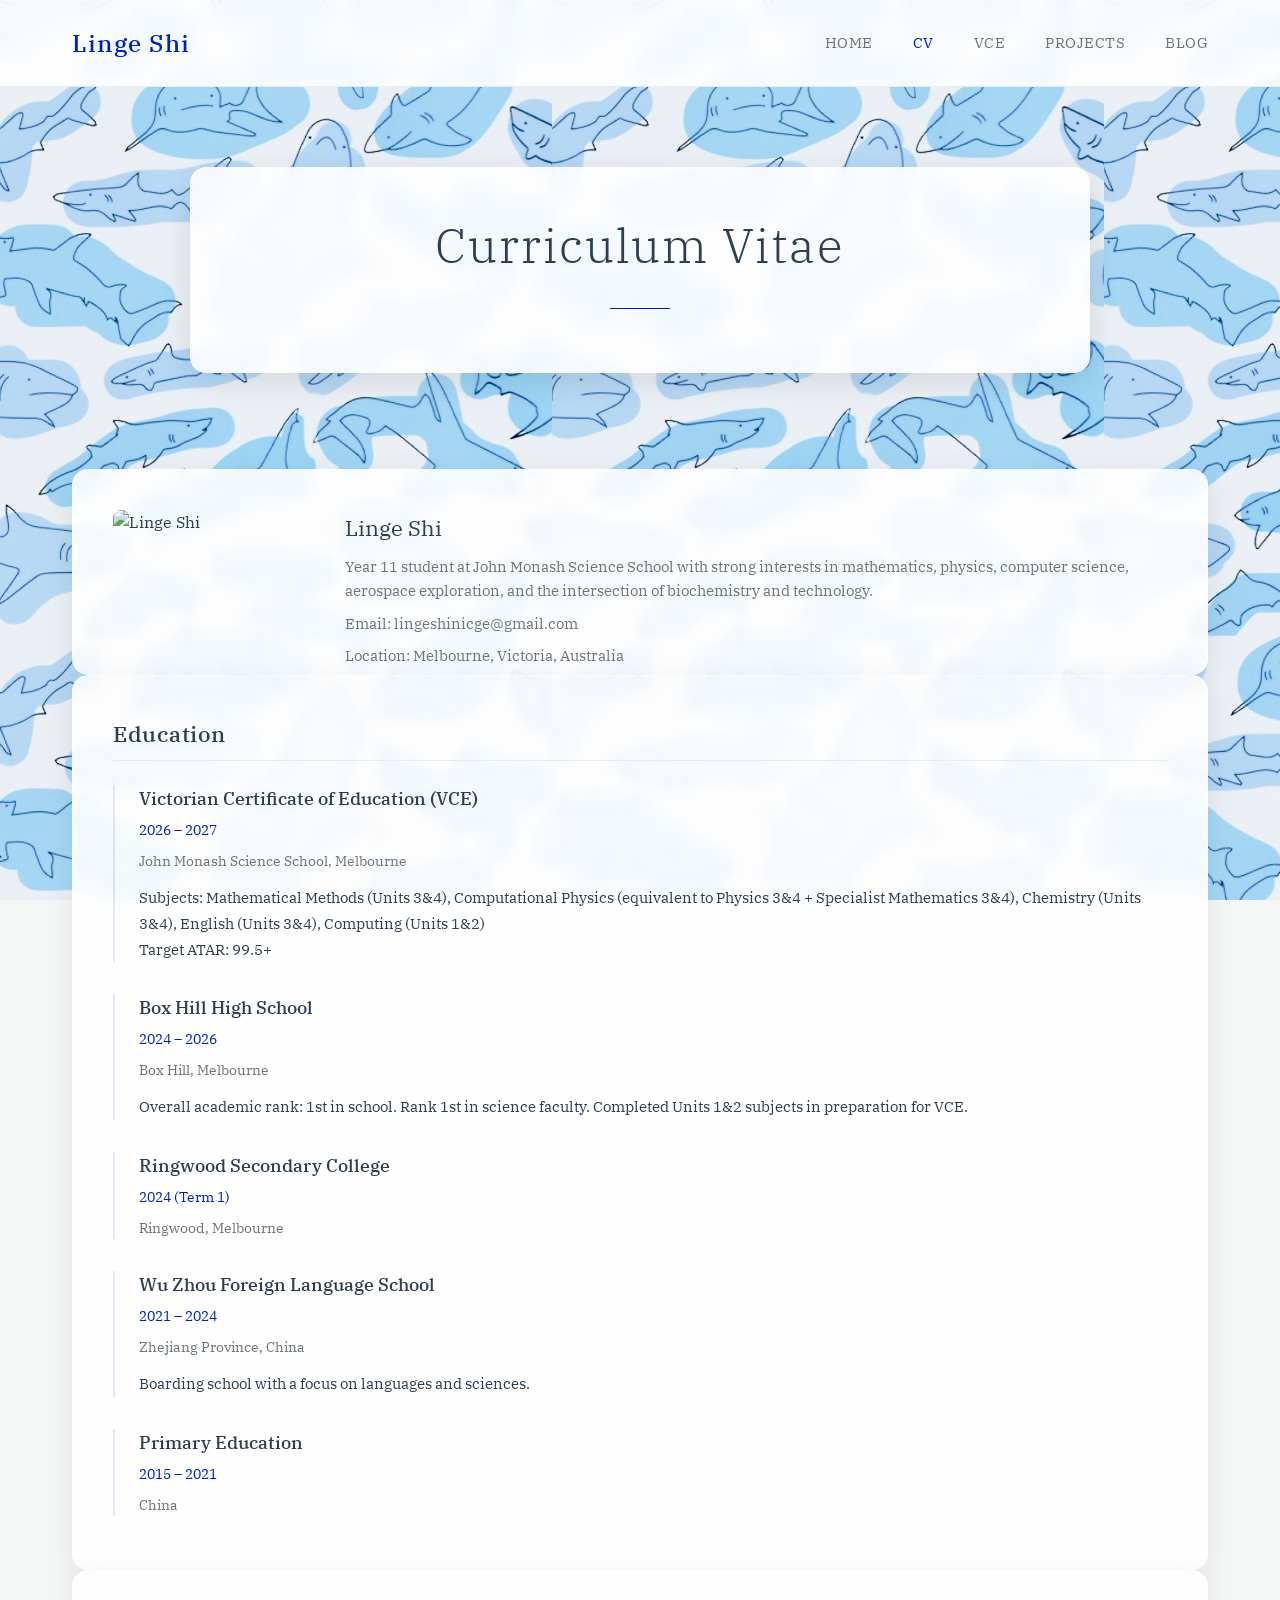
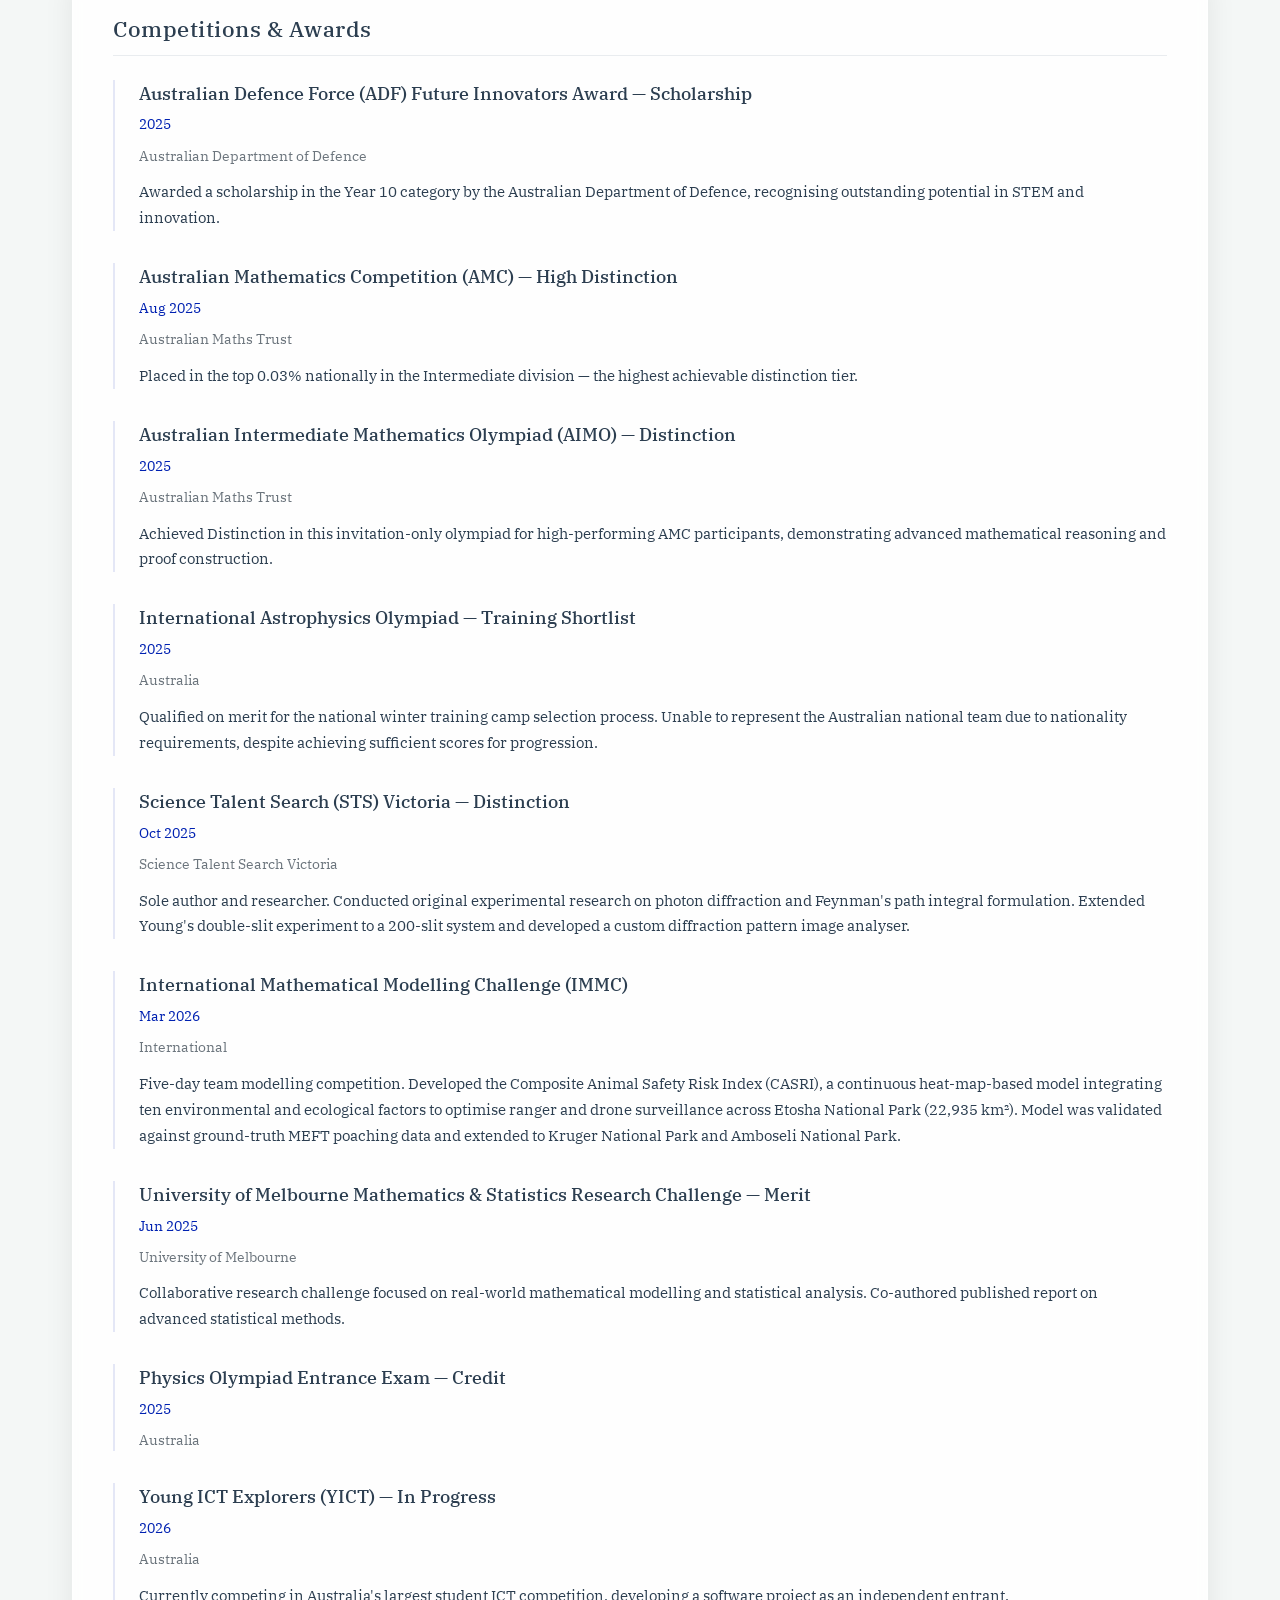
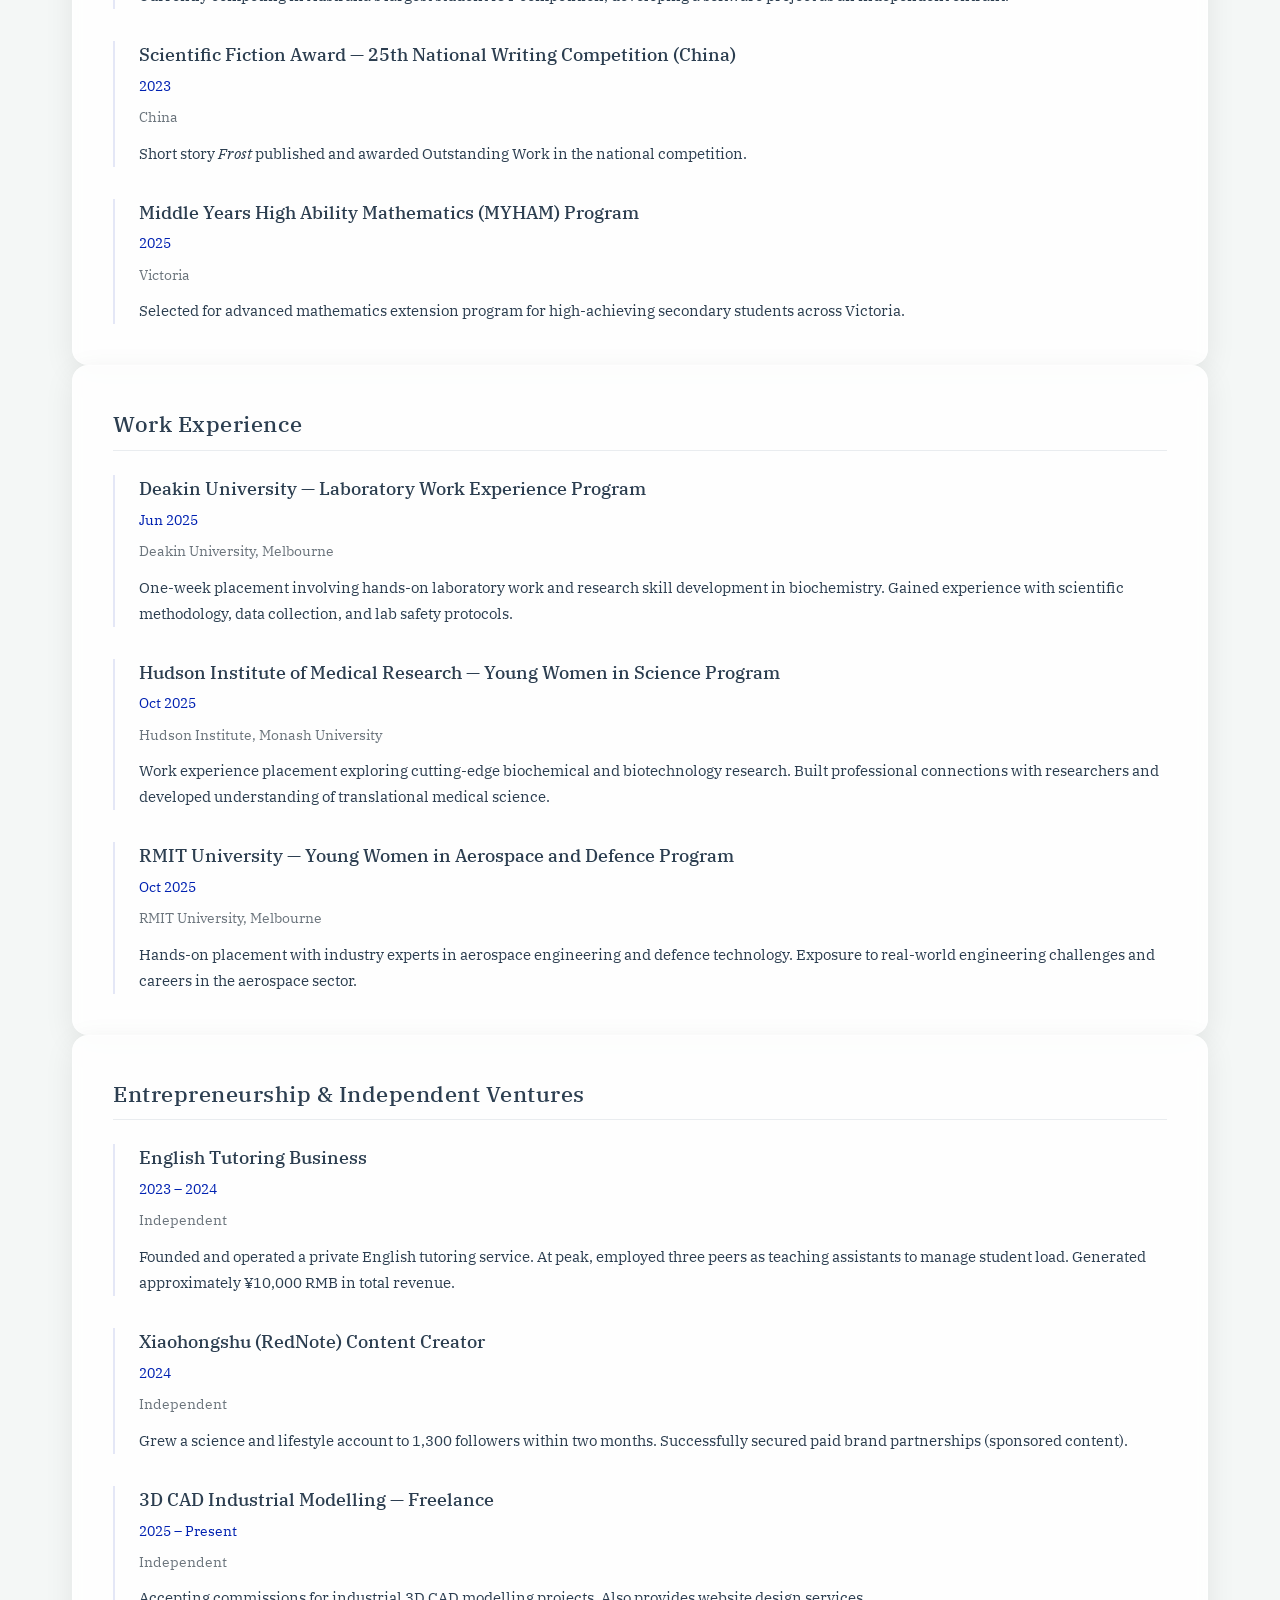
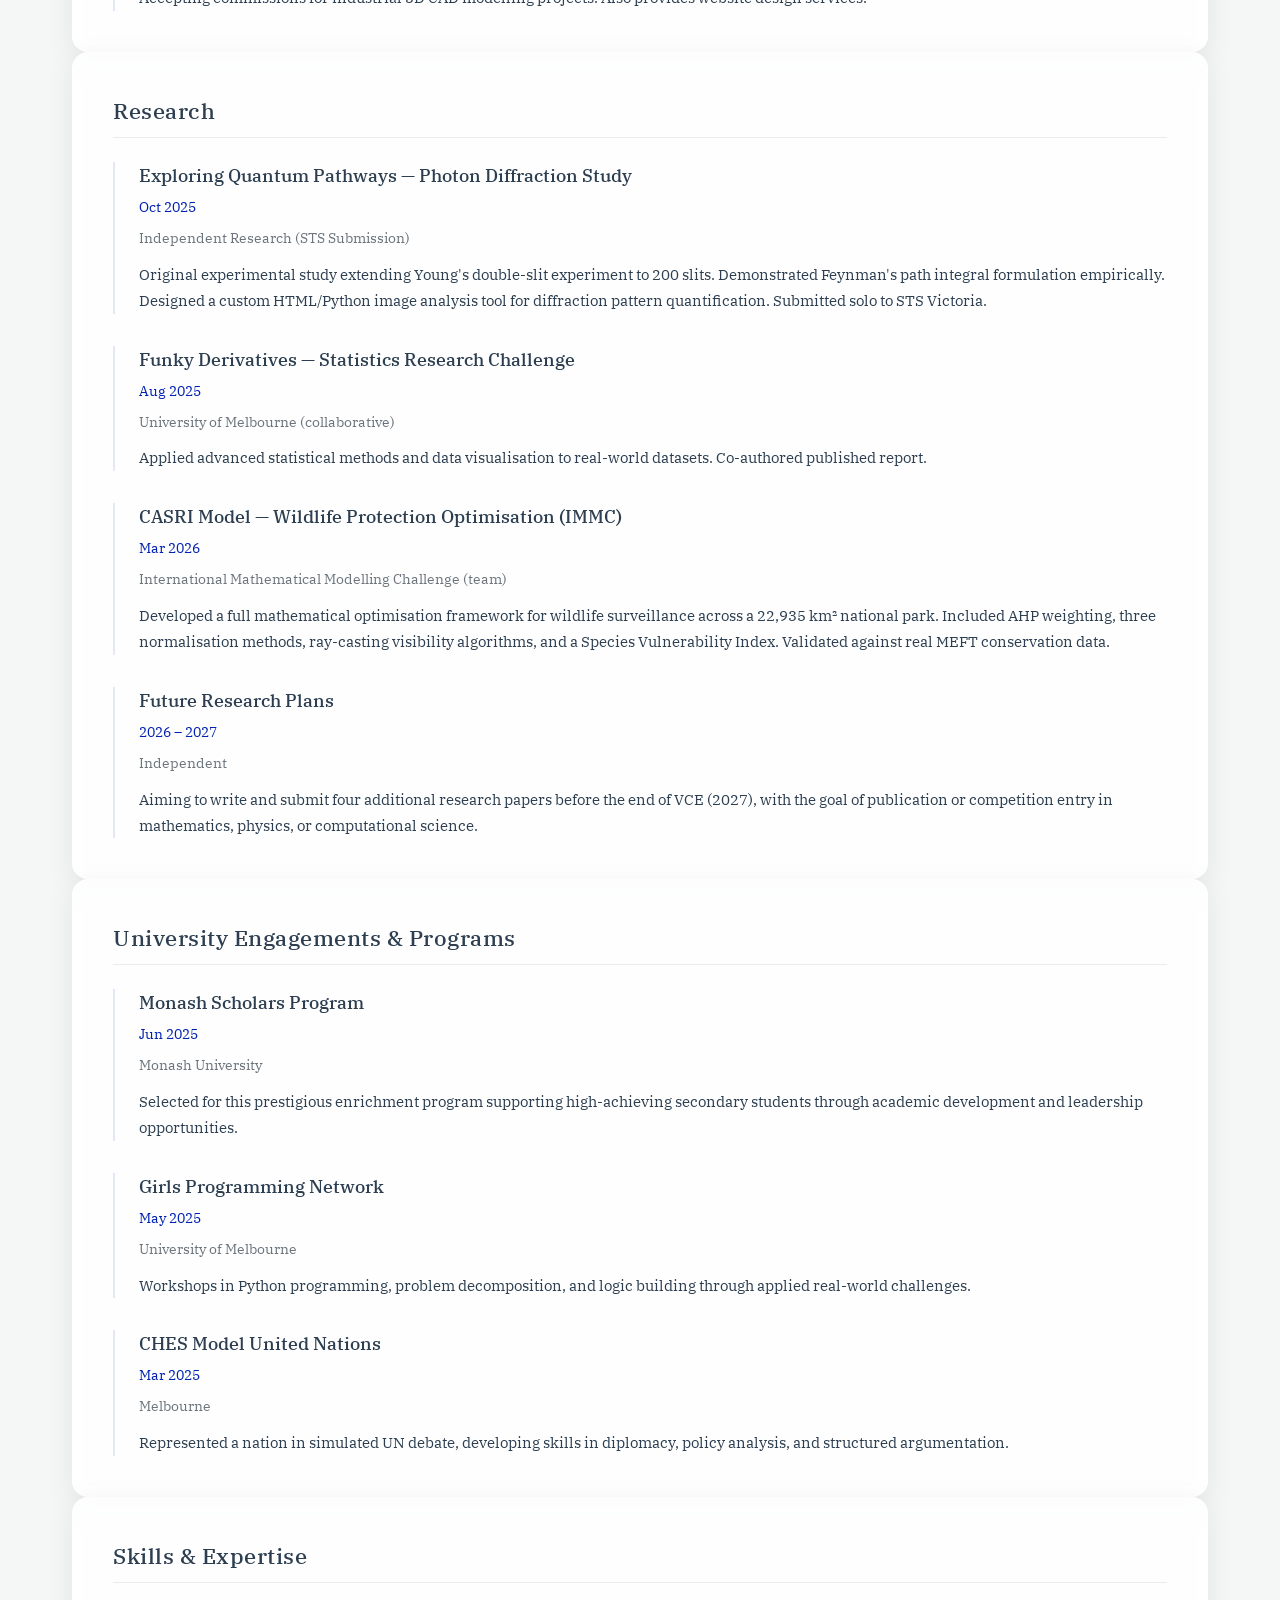
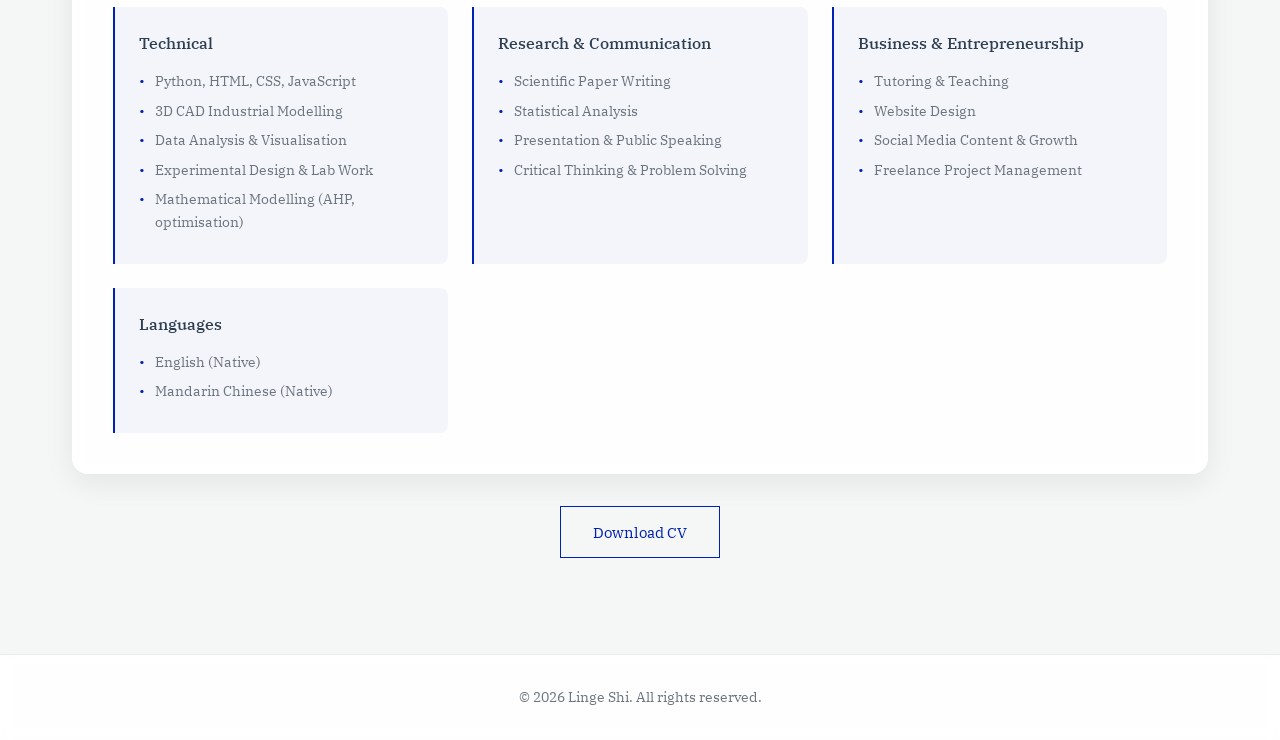
==== commit d93a25df: "Update CV.html" ====
--- a/CV.html
+++ b/CV.html
@@ -33,7 +33,7 @@
     <!-- Profile -->
     <section class="content-box profile-section">
       <div class="profile-image">
-        <img src="images/prof.jpg" width="200" height="200" alt="Linge Shi" style="width:200px;height:200px;object-fit:cover;border-radius:8px;" />
+        <img src="images/IMG_7426.heic" width="200" height="200" alt="Linge Shi" style="width:200px;height:200px;object-fit:cover;border-radius:8px;" />
       </div>
       <div class="profile-info">
         <h2>Linge Shi</h2>
@@ -326,4 +326,4 @@
     <p>&copy; 2026 Linge Shi. All rights reserved.</p>
   </footer>
 </body>
-</html>+</html>
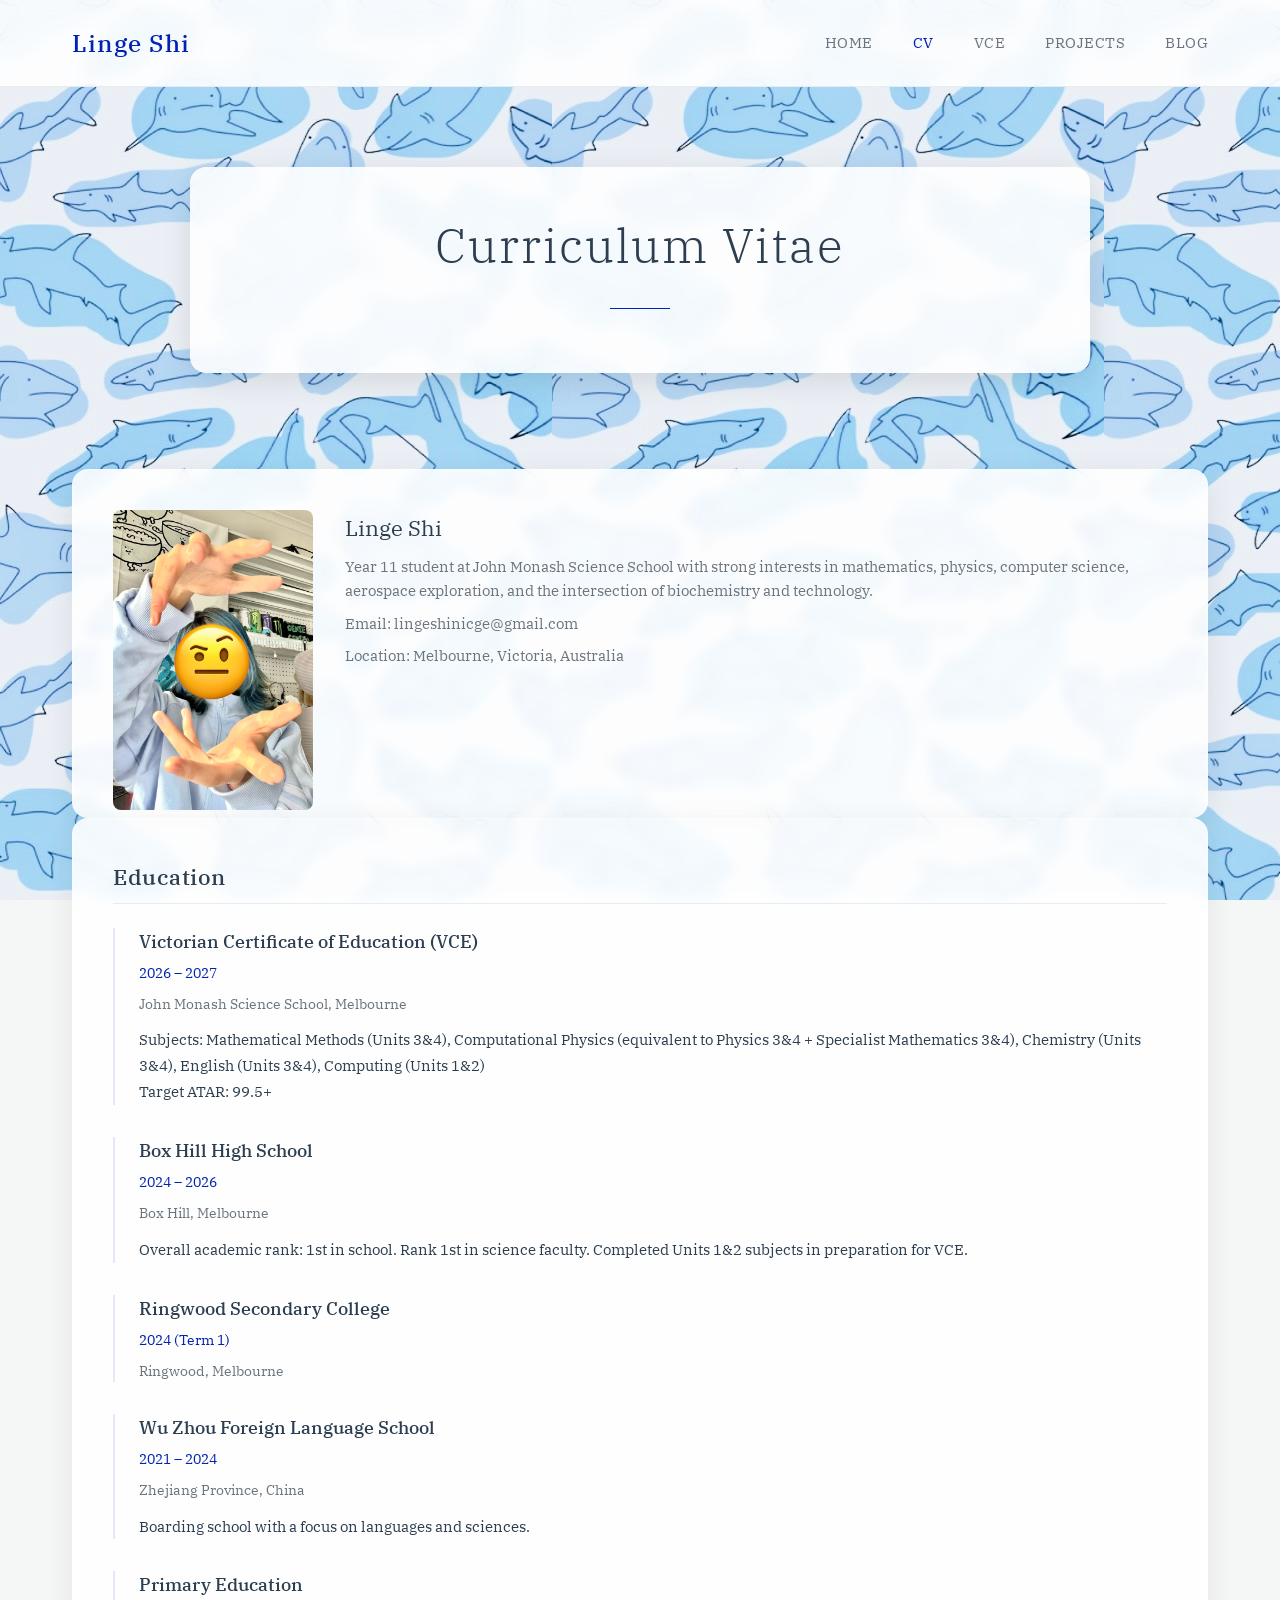
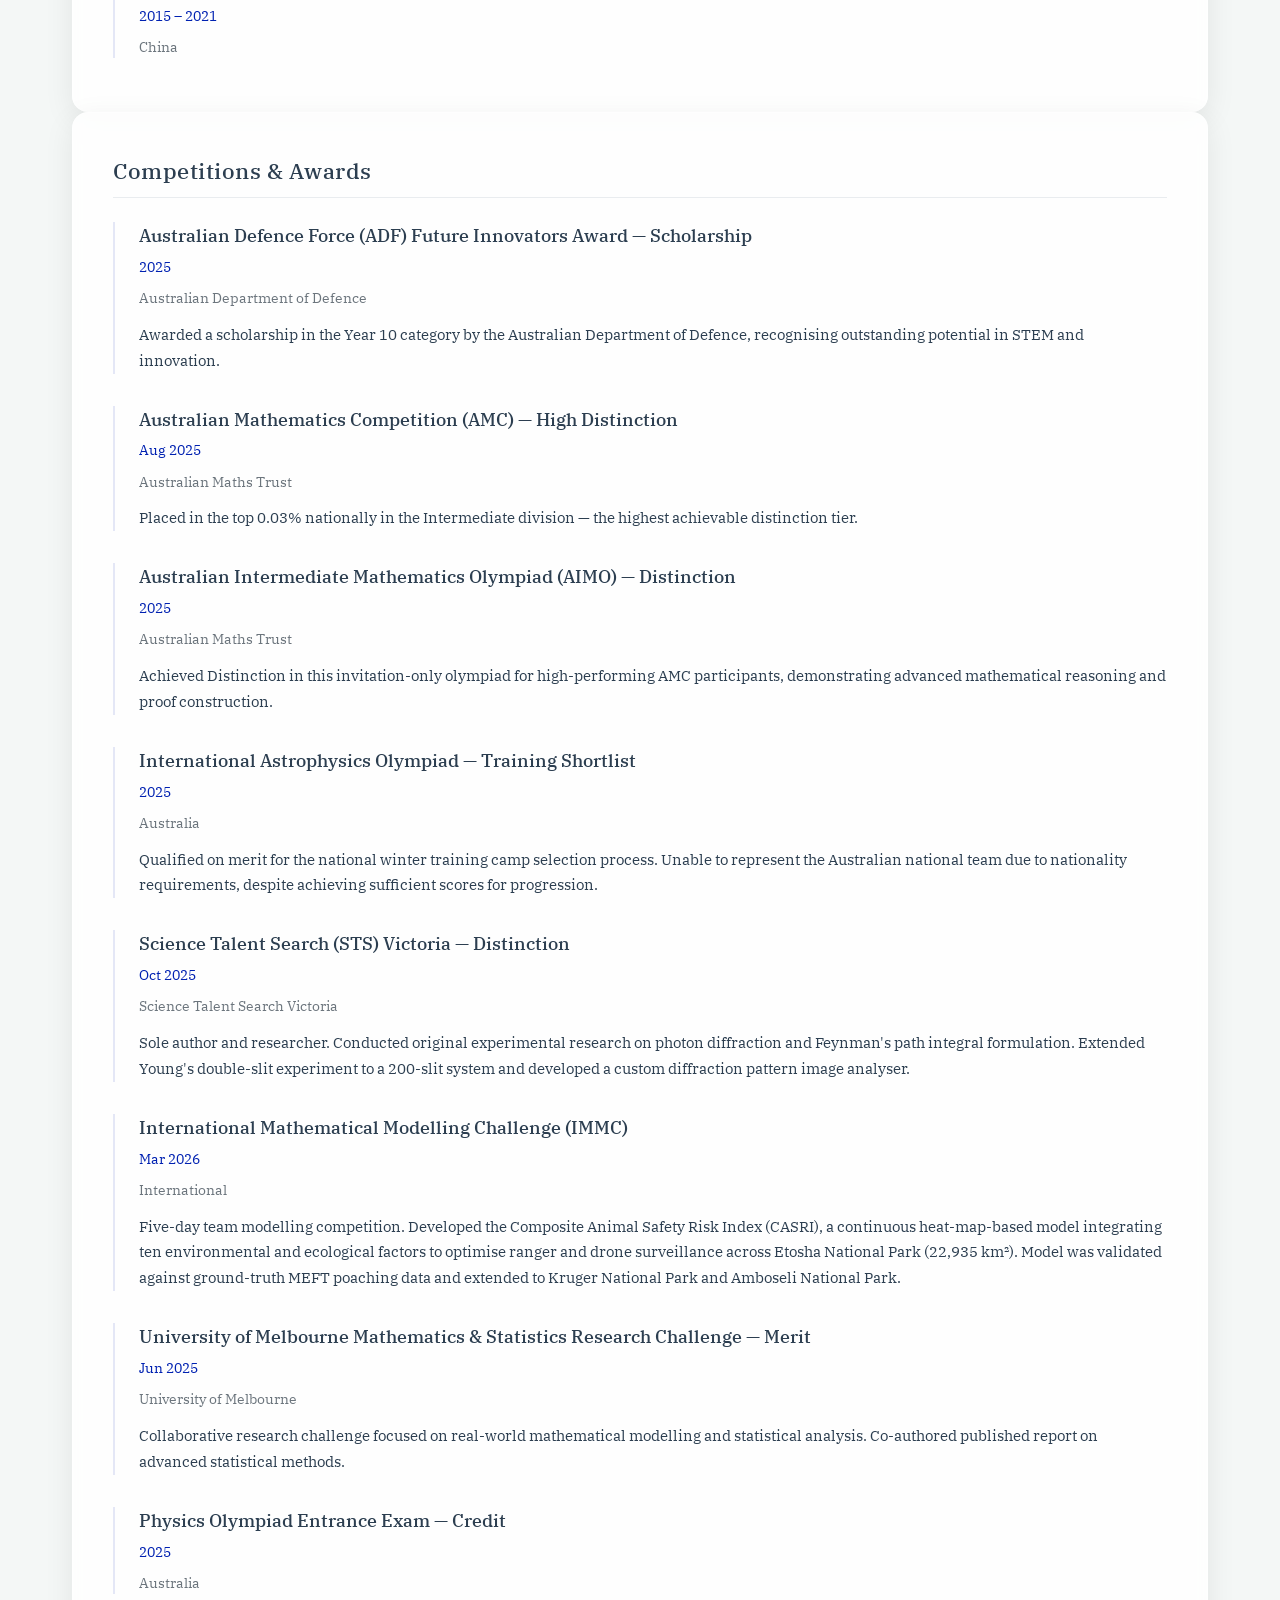
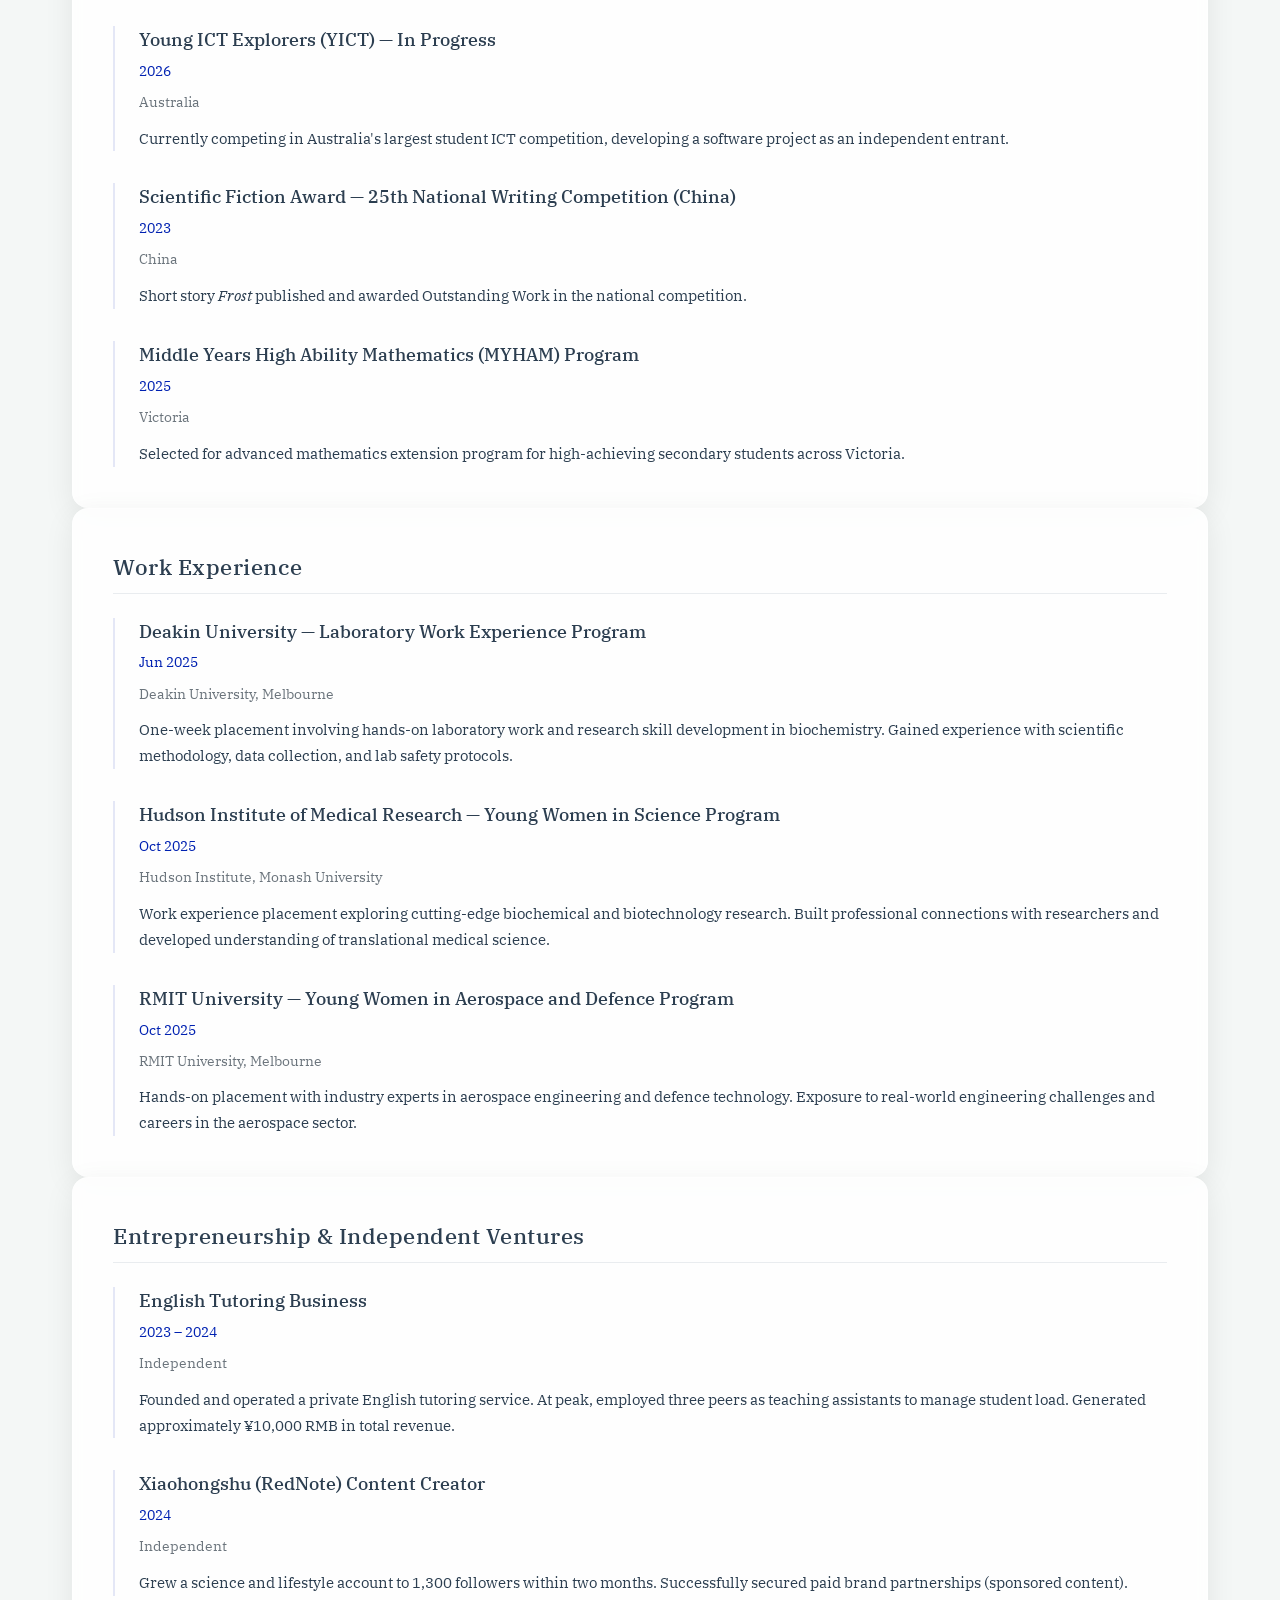
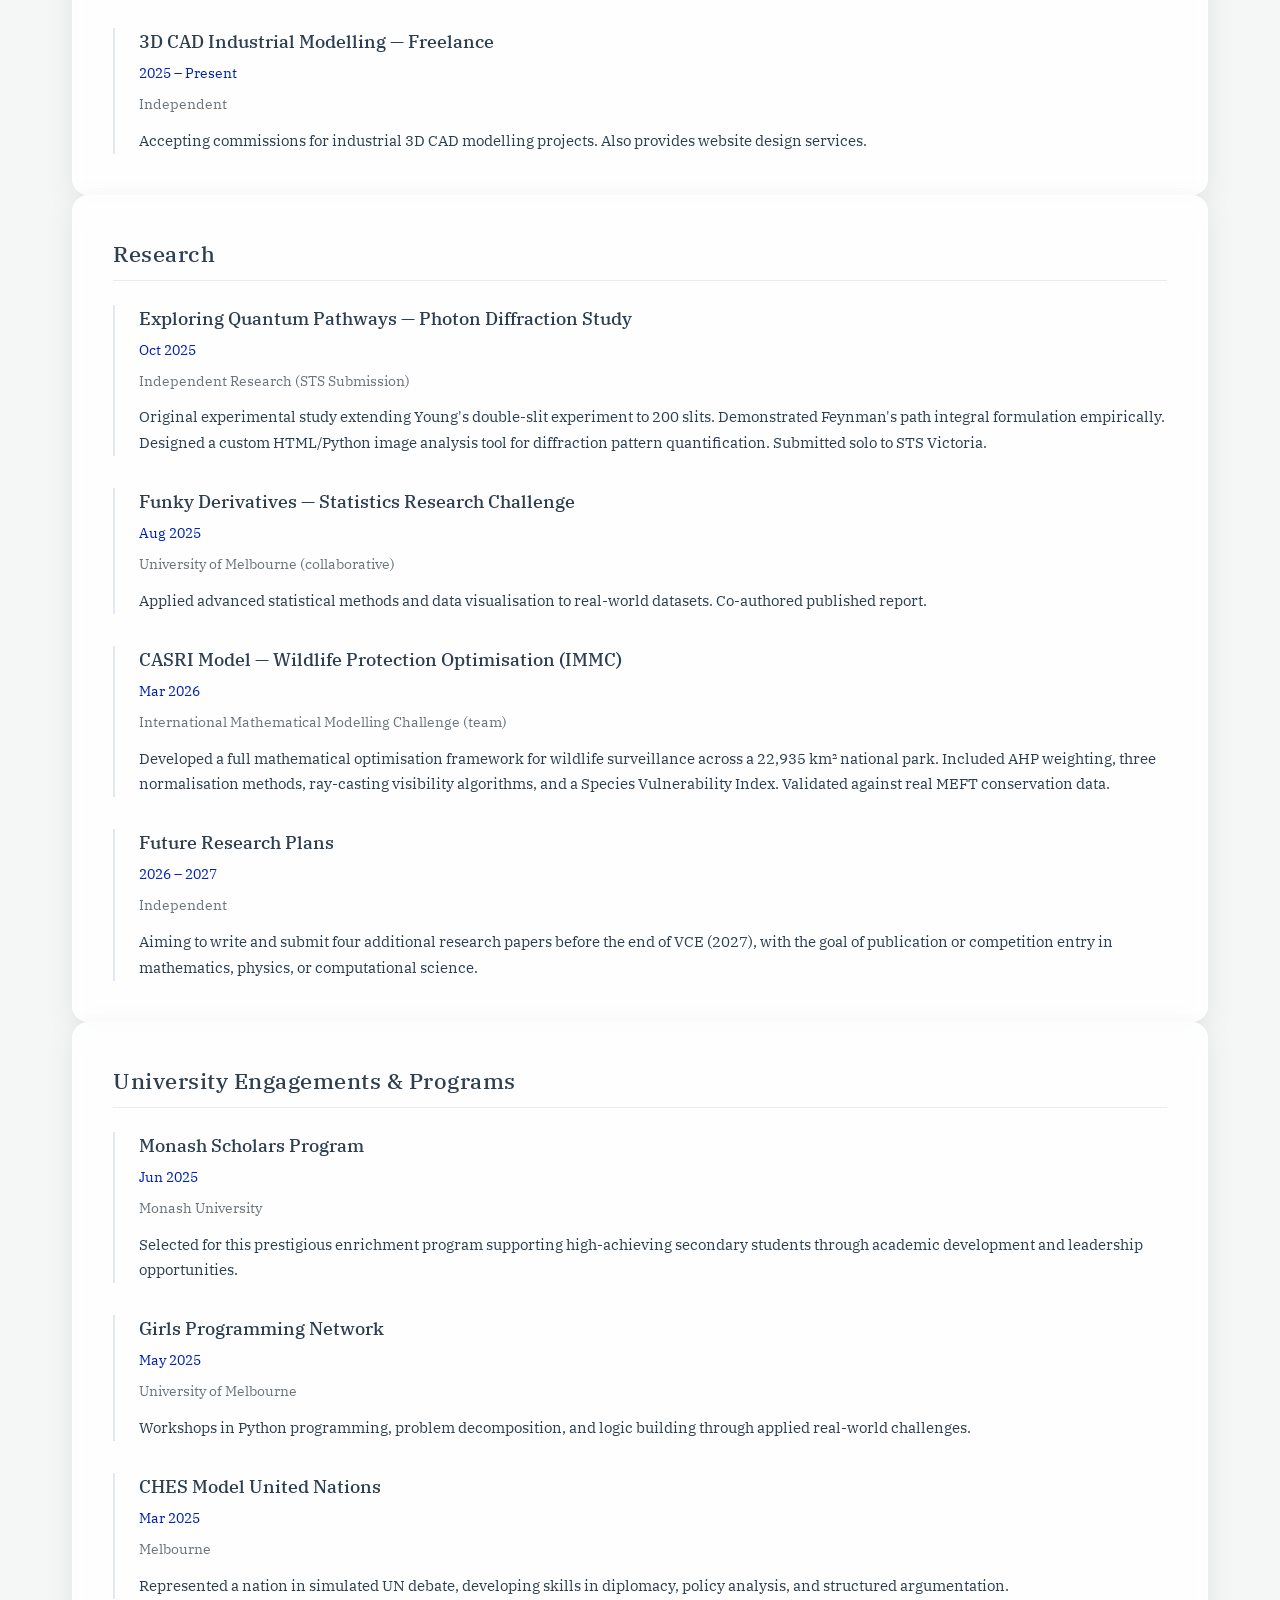
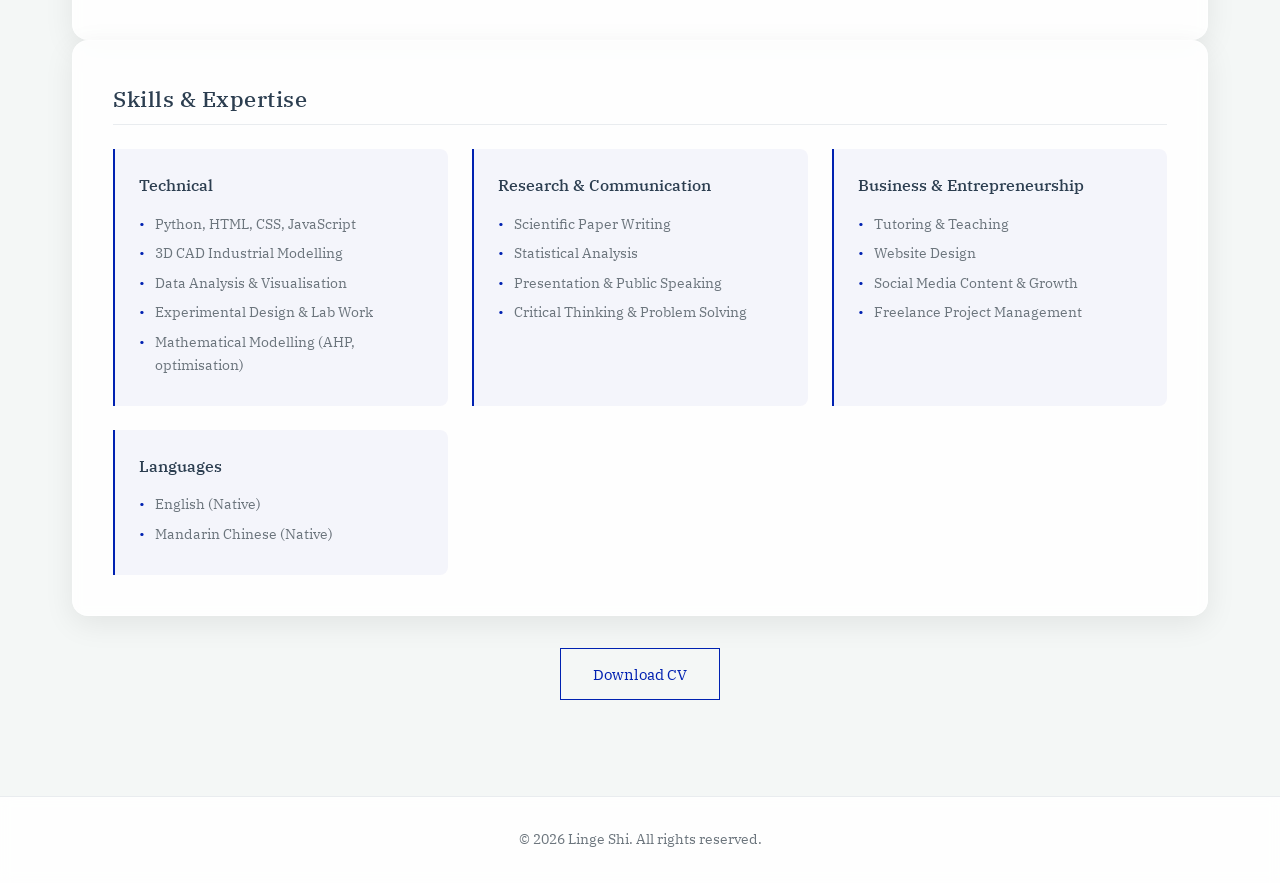
==== commit f18bd44b: "Update CV.html" ====
--- a/CV.html
+++ b/CV.html
@@ -33,7 +33,7 @@
     <!-- Profile -->
     <section class="content-box profile-section">
       <div class="profile-image">
-        <img src="images/IMG_7426.heic" width="200" height="200" alt="Linge Shi" style="width:200px;height:200px;object-fit:cover;border-radius:8px;" />
+        <img src="prof.jpg" alt="Linge Shi" style="width:200px;height:300px;object-fit:cover;border-radius:8px;" />
       </div>
       <div class="profile-info">
         <h2>Linge Shi</h2>
